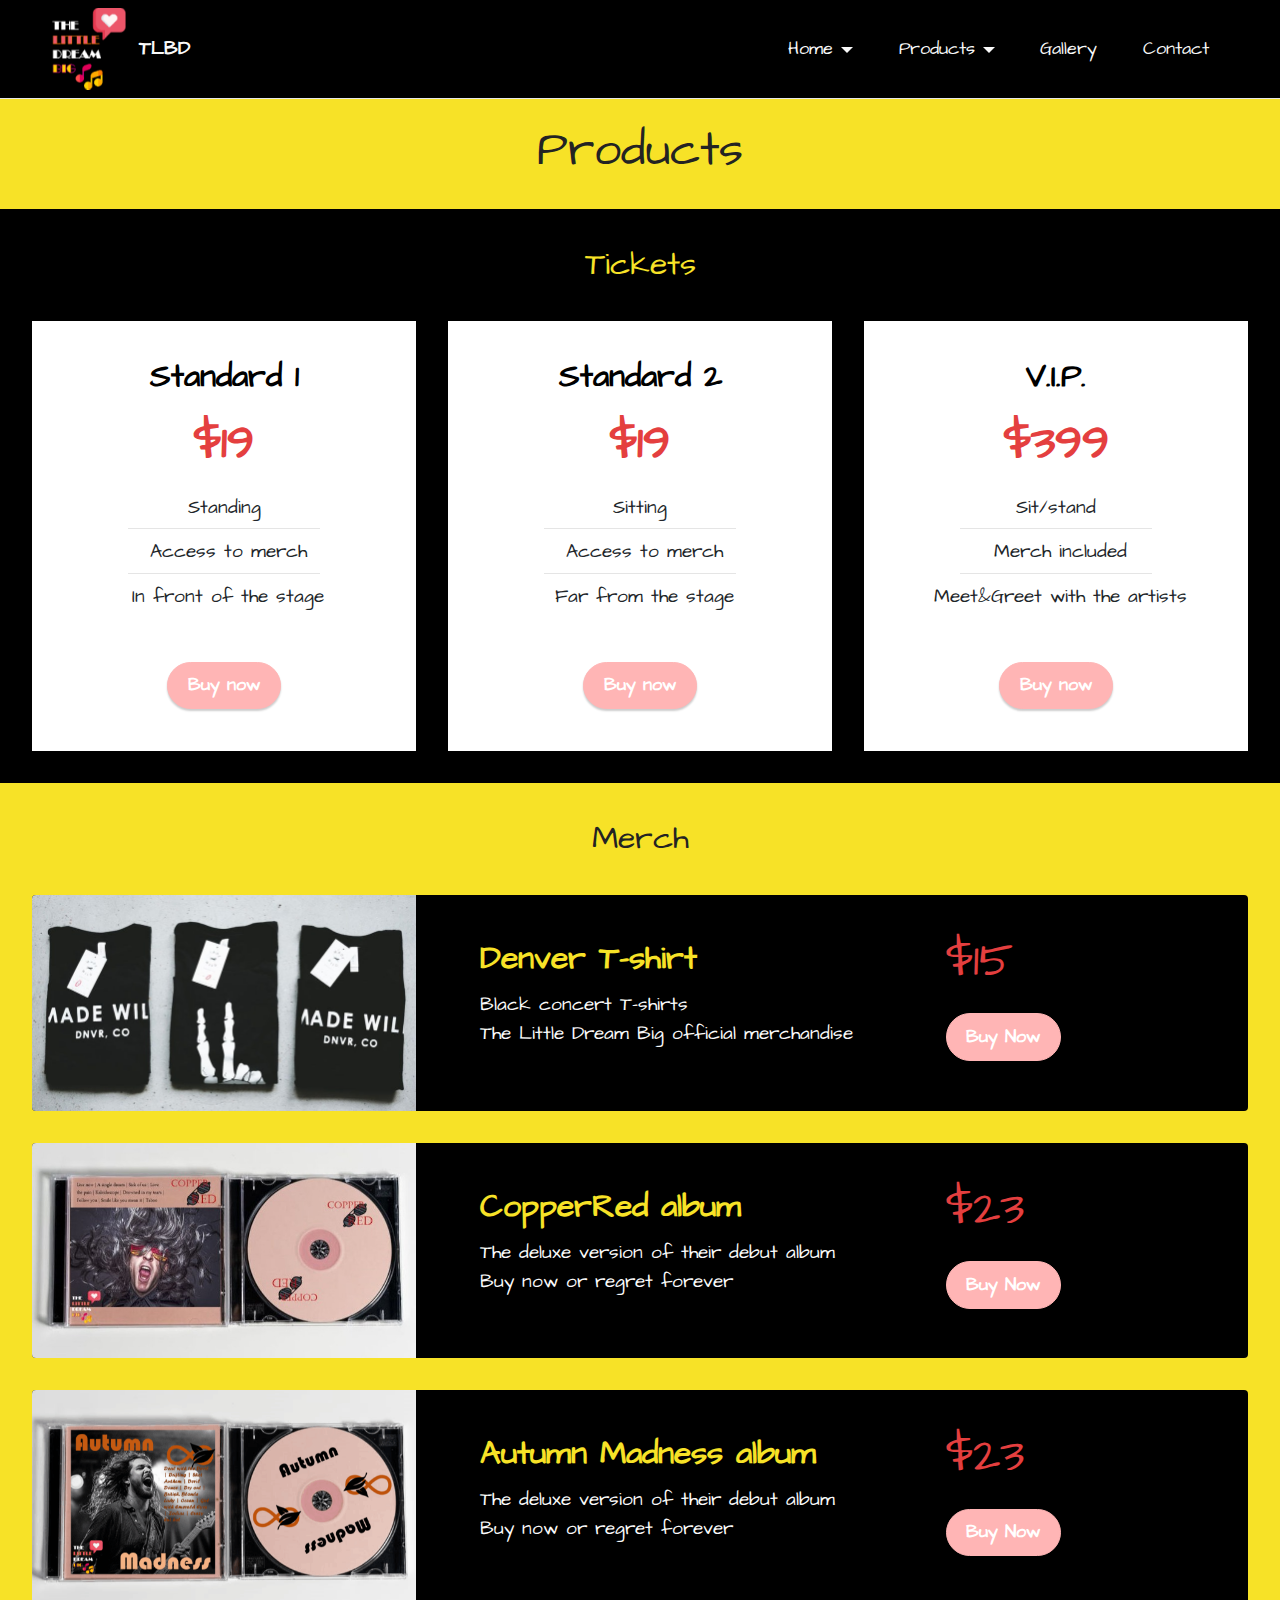
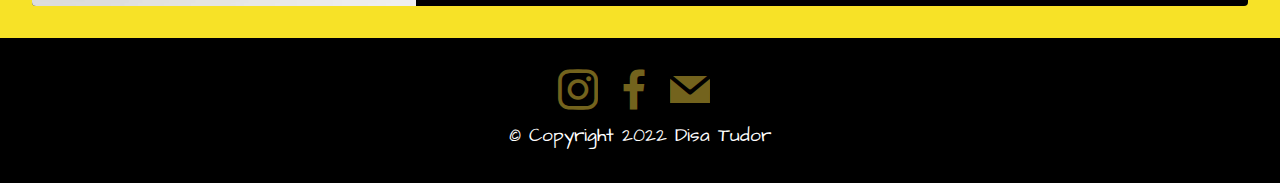
==== page2.html @ 0999d6f5 "Add files via upload" ====
<!DOCTYPE html>
<html  >
<head>
  <!-- Site made with Mobirise Website Builder v5.5.2, https://mobirise.com -->
  <meta charset="UTF-8">
  <meta http-equiv="X-UA-Compatible" content="IE=edge">
  <meta name="author" content="Disa Tudor">
  <meta name="viewport" content="width=device-width, initial-scale=1, minimum-scale=1">
  <link rel="shortcut icon" href="assets/images/logo-100x105.png" type="image/x-icon">
  <meta name="description" content="The little dream big is an annual charity event where famous bands and artists come together and raise money to help the children in foster care make their dreams come true.">
  <meta name="keywords" content ="music, concert, dreams come true, foster care, The Little Dream Big, charity, Kevin&Ty, Autumn Madness, Laura, James V, CopperRed, Lightin' the Storm">
  
  
  <title>Products</title>
  <link rel="stylesheet" href="assets/bootstrap/css/bootstrap.min.css">
  <link rel="stylesheet" href="assets/bootstrap/css/bootstrap-grid.min.css">
  <link rel="stylesheet" href="assets/bootstrap/css/bootstrap-reboot.min.css">
  <link rel="stylesheet" href="assets/dropdown/css/style.css">
  <link rel="stylesheet" href="assets/socicon/css/styles.css">
  <link rel="stylesheet" href="assets/theme/css/style.css">
  <link rel="preload" href="https://fonts.googleapis.com/css?family=Architects+Daughter:400&display=swap" as="style" onload="this.onload=null;this.rel='stylesheet'">
  <noscript><link rel="stylesheet" href="https://fonts.googleapis.com/css?family=Architects+Daughter:400&display=swap"></noscript>
  <link rel="preload" as="style" href="assets/mobirise/css/mbr-additional.css"><link rel="stylesheet" href="assets/mobirise/css/mbr-additional.css" type="text/css">
  
  
  
  
</head>
<body>
  
  <section data-bs-version="5.1" class="menu cid-s48OLK6784" once="menu" id="menu1-m">
    
    <nav class="navbar navbar-dropdown navbar-fixed-top navbar-expand-lg">
        <div class="container-fluid">
            <div class="navbar-brand">
                <span class="navbar-logo">
                    <a href="index.html#top">
                        <img src="assets/images/logo-100x105.png" alt="The Little Dream Big logo" style="height: 5.1rem;">
                    </a>
                </span>
                <span class="navbar-caption-wrap"><a class="navbar-caption text-white display-7" href="index.html#top">TLBD</a></span>
            </div>
            <button class="navbar-toggler" type="button" data-toggle="collapse" data-bs-toggle="collapse" data-target="#navbarSupportedContent" data-bs-target="#navbarSupportedContent" aria-controls="navbarNavAltMarkup" aria-expanded="false" aria-label="Toggle navigation">
                <div class="hamburger">
                    <span></span>
                    <span></span>
                    <span></span>
                    <span></span>
                </div>
            </button>
            <div class="collapse navbar-collapse" id="navbarSupportedContent">
                <ul class="navbar-nav nav-dropdown nav-right" data-app-modern-menu="true"><li class="nav-item dropdown"><a class="nav-link link dropdown-toggle text-white display-4" href="index.html#top" data-toggle="dropdown-submenu" data-bs-toggle="dropdown" data-bs-auto-close="outside" aria-expanded="false">Home</a><div class="dropdown-menu" aria-labelledby="dropdown-undefined"><a class="dropdown-item text-white text-primary display-4" href="index.html#top">Home</a><a class="dropdown-item text-white text-primary display-4" href="index.html#features4-r">Schedule</a></div></li>
                    <li class="nav-item dropdown"><a class="nav-link link text-white dropdown-toggle display-4" href="page2.html#top" data-toggle="dropdown-submenu" data-bs-toggle="dropdown" data-bs-auto-close="outside" aria-expanded="false">Products</a><div class="dropdown-menu" aria-labelledby="dropdown-undefined"><a class="text-white dropdown-item display-4" href="page2.html#top">Tickets</a><a class="text-white dropdown-item text-primary display-4" href="page2.html#content4-11">Merch</a></div></li><li class="nav-item"><a class="nav-link link text-white display-4" href="page1.html#top">Gallery</a></li><li class="nav-item"><a class="nav-link link text-white display-4" href="page3.html#top">Contact</a></li></ul>
                
                
            </div>
        </div>
    </nav>

</section>

<section data-bs-version="5.1" class="content4 cid-sUemYbJKOB" id="content4-10">
    
    
    <div class="container-fluid">
        <div class="row justify-content-center">
            <div class="title col-md-12 col-lg-10">
                <h3 class="mbr-section-title mbr-fonts-style align-center mb-4 display-2">Products</h3>
                
                
            </div>
        </div>
    </div>
</section>

<section data-bs-version="5.1" class="content4 cid-sUeoRcABH4" id="content4-13">
    
    
    <div class="container-fluid">
        <div class="row justify-content-center">
            <div class="title col-md-12 col-lg-10">
                
                <h4 class="mbr-section-subtitle align-center mbr-fonts-style mb-4 display-5">Tickets</h4>
                
            </div>
        </div>
    </div>
</section>

<section data-bs-version="5.1" class="pricing2 cid-sUekLWJy8M" id="pricing2-y">
    

    
    <div class="container-fluid">
        <div class="row justify-content-center">
            <div class="col-12 col-md-6 align-center col-lg-4">
                <div class="plan">
                    <div class="plan-header">
                        <h6 class="plan-title mbr-fonts-style mb-3 display-5">
                            <strong>Standard 1</strong></h6>
                        <div class="plan-price">
                            <p class="price mbr-fonts-style m-0 display-2"><strong>$19</strong></p>
                            <p class="price-term mbr-fonts-style mb-3 display-7"></p>
                        </div>
                    </div>
                    <div class="plan-body">
                        <div class="plan-list mb-4">
                            <ul class="list-group mbr-fonts-style list-group-flush display-7">
                                <li class="list-group-item">Standing
</li><li class="list-group-item">&nbsp;Access to merch
</li><li class="list-group-item">&nbsp;In front of the stage</li>
                            </ul>
                        </div>
                        <div class="mbr-section-btn text-center"><a href="https://www.iabilet.ro/" class="btn btn-primary display-4" target="_blank">Buy now</a></div>
                    </div>
                </div>
            </div>
            <div class="col-12 col-md-6 align-center col-lg-4">
                <div class="plan">
                    <div class="plan-header">
                        <h6 class="plan-title mbr-fonts-style mb-3 display-5"><strong>Standard 2</strong></h6>
                        <div class="plan-price">
                            <p class="price mbr-fonts-style m-0 display-2"><strong>$19</strong></p>
                            <p class="price-term mbr-fonts-style mb-3 display-7"></p>
                        </div>
                    </div>
                    <div class="plan-body">
                        <div class="plan-list mb-4">
                            <ul class="list-group mbr-fonts-style list-group-flush display-7">
                                <li class="list-group-item">Sitting
</li><li class="list-group-item">&nbsp;Access to merch
</li><li class="list-group-item">&nbsp;Far from the stage</li>
                            </ul>
                        </div>
                        <div class="mbr-section-btn text-center"><a href="https://www.iabilet.ro/" class="btn btn-primary display-4" target="_blank">Buy now</a></div>
                    </div>
                </div>
            </div>
            <div class="col-12 col-md-6 align-center col-lg-4">
                <div class="plan">
                    <div class="plan-header">
                        <h6 class="plan-title mbr-fonts-style mb-3 display-5">
                            <strong>V.I.P.</strong></h6>
                        <div class="plan-price">
                            <p class="price mbr-fonts-style m-0 display-2"><strong>$399</strong></p>
                            <p class="price-term mbr-fonts-style mb-3 display-7"></p>
                        </div>
                    </div>
                    <div class="plan-body">
                        <div class="plan-list mb-4">
                            <ul class="list-group mbr-fonts-style list-group-flush display-7">
                                <li class="list-group-item">Sit/stand
</li><li class="list-group-item">&nbsp;Merch included
</li><li class="list-group-item">&nbsp;Meet&amp;Greet with the artists</li>
                            </ul>
                        </div>
                        <div class="mbr-section-btn text-center"><a href="https://www.iabilet.ro/" class="btn btn-primary display-4" target="_blank">Buy now</a></div>
                    </div>
                </div>
            </div>
            
        </div>
    </div>
</section>

<section data-bs-version="5.1" class="content4 cid-sUeoJph9DV" id="content4-11">
    
    
    <div class="container-fluid">
        <div class="row justify-content-center">
            <div class="title col-md-12 col-lg-10">
                <h3 class="mbr-section-title mbr-fonts-style align-center mb-4 display-5">Merch</h3>
                
                
            </div>
        </div>
    </div>
</section>

<section data-bs-version="5.1" class="features8 cid-sUeE3wCusu" xmlns="http://www.w3.org/1999/html" id="features9-16">
    
    

    

    <div class="container-fluid">
        <div class="card">
            <div class="card-wrapper">
                <div class="row align-items-center">
                    <div class="col-12 col-md-4">
                        <div class="image-wrapper">
                            <img src="assets/images/merch1-770x514.jpeg" alt="merch: T-shirt">
                        </div>
                    </div>
                    <div class="col-12 col-md">
                        <div class="card-box">
                            <div class="row">
                                <div class="col-md">
                                    <h6 class="card-title mbr-fonts-style display-5"><strong>Denver T-shirt</strong></h6>
                                    <p class="mbr-text mbr-fonts-style display-7">Black concert T-shirts<br>The Little Dream Big official merchandise</p>
                                </div>
                                <div class="col-md-auto">
                                    <p class="price mbr-fonts-style display-2">$15</p>
                                    <div class="mbr-section-btn"><a href="https://anunturi.media-digitala.ro/index.php/product/denver-t-shirt/" class="btn btn-primary display-4" target="_blank">
                                            Buy Now
                                        </a></div>
                                </div>
                                <div class="col-lg-2 d-none d-lg-block"></div>
                            </div>
                        </div>
                    </div>
                </div>
            </div>
        </div>
        <div class="card">
            <div class="card-wrapper">
                <div class="row align-items-center">
                    <div class="col-12 col-md-4">
                        <div class="image-wrapper">
                            <img src="assets/images/merch2-770x1155.jpeg" alt="merch: CopperRed album">
                        </div>
                    </div>
                    <div class="col-12 col-md">
                        <div class="card-box">
                            <div class="row">
                                <div class="col-md">
                                    <h6 class="card-title mbr-fonts-style display-5"><strong>CopperRed album</strong></h6>
                                    <p class="mbr-text mbr-fonts-style display-7">The deluxe version of their debut album<br>Buy now or regret forever</p>
                                </div>
                                <div class="col-md-auto">
                                    <p class="price mbr-fonts-style display-2">$23</p>
                                    <div class="mbr-section-btn"><a href="https://anunturi.media-digitala.ro/index.php/product/the-little-dream-big-cd-merch/" class="btn btn-primary display-4" target="_blank">
                                            Buy Now
                                        </a></div>
                                </div>
                                <div class="col-lg-2 d-none d-lg-block"></div>
                            </div>
                        </div>
                    </div>
                </div>
            </div>
        </div>
        <div class="card">
            <div class="card-wrapper">
                <div class="row align-items-center">
                    <div class="col-12 col-md-4">
                        <div class="image-wrapper">
                            <img src="assets/images/merch3-1-770x1155.png" alt="merch: Autumn Madness album">
                        </div>
                    </div>
                    <div class="col-12 col-md">
                        <div class="card-box">
                            <div class="row">
                                <div class="col-md">
                                    <h6 class="card-title mbr-fonts-style display-5">
                                        <strong>Autumn Madness album</strong></h6>
                                    <p class="mbr-text mbr-fonts-style display-7">
                                        The deluxe version of their debut album<br>Buy now or regret forever<br>
                                    </p>
                                </div>
                                <div class="col-md-auto">
                                    <p class="price mbr-fonts-style display-2">$23</p>
                                    <div class="mbr-section-btn"><a href="https://anunturi.media-digitala.ro/index.php/product/the-little-dream-big-cd-merch/" class="btn btn-primary display-4" target="_blank">
                                            Buy Now
                                        </a></div>
                                </div>
                                <div class="col-lg-2 d-none d-lg-block"></div>
                            </div>
                        </div>
                    </div>
                </div>
            </div>
        </div>
    </div>
</section>

<section data-bs-version="5.1" class="footer3 cid-sUei8zllpe" once="footers" id="footer3-v">

    

    

    <div class="container-fluid">
        <div class="media-container-row align-center mbr-white">
            
            <div class="row social-row">
                <div class="social-list align-right pb-2">
                    
                    
                    
                    
                    
                    
                <div class="soc-item">
                        <a href="https://www.instagram.com/thelittledreambigofficial/" target="_blank">
                            <span class="mbr-iconfont mbr-iconfont-social socicon-instagram socicon" style="color: rgb(230, 198, 59); fill: rgb(230, 198, 59); font-size: 40px;"></span>
                        </a>
                    </div><div class="soc-item">
                        <a href="https://www.facebook.com/The-Little-Dream-Big-101361972364816" target="_blank">
                            <span class="mbr-iconfont mbr-iconfont-social socicon-facebook socicon" style="color: rgb(230, 198, 59); fill: rgb(230, 198, 59); font-size: 40px;"></span>
                        </a>
                    </div><div class="soc-item">
                        <a href="mailto:the.little.dream.big@gmail.com">
                            <span class="mbr-iconfont mbr-iconfont-social socicon-mail socicon" style="color: rgb(230, 198, 59); fill: rgb(230, 198, 59); font-size: 40px;"></span>
                        </a>
                    </div></div>
            </div>
            <div class="row row-copirayt">
                <p class="mbr-text mb-0 mbr-fonts-style mbr-white align-center display-7">
                    © Copyright 2022 Disa Tudor</p>
            </div>
        </div>
    </div>
</section><section style="background-color: #fff; font-family: -apple-system, BlinkMacSystemFont, 'Segoe UI', 'Roboto', 'Helvetica Neue', Arial, sans-serif; color:#aaa; font-size:12px; padding: 0; align-items: center; display: none;"><a href="https://mobirise.site/h" style="flex: 1 1; height: 3rem; padding-left: 1rem;"></a><p style="flex: 0 0 auto; margin:0; padding-right:1rem;">Designed with Mobirise - <a href="https://mobirise.site/k" style="color:#aaa;">Try here</a></p></section><script src="assets/bootstrap/js/bootstrap.bundle.min.js"></script>  <script src="assets/smoothscroll/smooth-scroll.js"></script>  <script src="assets/ytplayer/index.js"></script>  <script src="assets/dropdown/js/navbar-dropdown.js"></script>  <script src="assets/theme/js/script.js"></script>  
  
  
</body>
</html>
---- assets/dropdown/css/style.css ----
.navbar-dropdown {
  left: 0;
  padding: 0;
  position: absolute;
  right: 0;
  top: 0;
  transition: all 0.45s ease;
  z-index: 1030;
  background: #282828; }
  .navbar-dropdown .navbar-logo {
    margin-right: 0.8rem;
    transition: margin 0.3s ease-in-out;
    vertical-align: middle; }
    .navbar-dropdown .navbar-logo img {
      height: 3.125rem;
      transition: all 0.3s ease-in-out; }
    .navbar-dropdown .navbar-logo.mbr-iconfont {
      font-size: 3.125rem;
      line-height: 3.125rem; }
  .navbar-dropdown .navbar-caption {
    font-weight: 700;
    white-space: normal;
    vertical-align: -4px;
    line-height: 3.125rem !important; }
    .navbar-dropdown .navbar-caption, .navbar-dropdown .navbar-caption:hover {
      color: inherit;
      text-decoration: none; }
  .navbar-dropdown .mbr-iconfont + .navbar-caption {
    vertical-align: -1px; }
  .navbar-dropdown.navbar-fixed-top {
    position: fixed; }
  .navbar-dropdown .navbar-brand span {
    vertical-align: -4px; }
  .navbar-dropdown.bg-color.transparent {
    background: none; }
  .navbar-dropdown.navbar-short .navbar-brand {
    padding: 0.625rem 0; }
    .navbar-dropdown.navbar-short .navbar-brand span {
      vertical-align: -1px; }
  .navbar-dropdown.navbar-short .navbar-caption {
    line-height: 2.375rem !important;
    vertical-align: -2px; }
  .navbar-dropdown.navbar-short .navbar-logo {
    margin-right: 0.5rem; }
    .navbar-dropdown.navbar-short .navbar-logo img {
      height: 2.375rem; }
    .navbar-dropdown.navbar-short .navbar-logo.mbr-iconfont {
      font-size: 2.375rem;
      line-height: 2.375rem; }
  .navbar-dropdown.navbar-short .mbr-table-cell {
    height: 3.625rem; }
  .navbar-dropdown .navbar-close {
    left: 0.6875rem;
    position: fixed;
    top: 0.75rem;
    z-index: 1000; }
  .navbar-dropdown .hamburger-icon {
    content: "";
    display: inline-block;
    vertical-align: middle;
    width: 16px;
    -webkit-box-shadow: 0 -6px 0 1px #282828,0 0 0 1px #282828,0 6px 0 1px #282828;
    -moz-box-shadow: 0 -6px 0 1px #282828,0 0 0 1px #282828,0 6px 0 1px #282828;
    box-shadow: 0 -6px 0 1px #282828,0 0 0 1px #282828,0 6px 0 1px #282828; }

.dropdown-menu .dropdown-toggle[data-toggle="dropdown-submenu"]::after {
  border-bottom: 0.35em solid transparent;
  border-left: 0.35em solid;
  border-right: 0;
  border-top: 0.35em solid transparent;
  margin-left: 0.3rem; }

.dropdown-menu .dropdown-item:focus {
  outline: 0; }

.nav-dropdown {
  font-size: 0.75rem;
  font-weight: 500;
  height: auto !important; }
  .nav-dropdown .nav-btn {
    padding-left: 1rem; }
  .nav-dropdown .link {
    margin: .667em 1.667em;
    font-weight: 500;
    padding: 0;
    transition: color .2s ease-in-out; }
    .nav-dropdown .link.dropdown-toggle {
      margin-right: 2.583em; }
      .nav-dropdown .link.dropdown-toggle::after {
        margin-left: .25rem;
        border-top: 0.35em solid;
        border-right: 0.35em solid transparent;
        border-left: 0.35em solid transparent;
        border-bottom: 0; }
      .nav-dropdown .link.dropdown-toggle[aria-expanded="true"] {
        margin: 0;
        padding: 0.667em 3.263em  0.667em 1.667em; }
  .nav-dropdown .link::after,
  .nav-dropdown .dropdown-item::after {
    color: inherit; }
  .nav-dropdown .btn {
    font-size: 0.75rem;
    font-weight: 700;
    letter-spacing: 0;
    margin-bottom: 0;
    padding-left: 1.25rem;
    padding-right: 1.25rem; }
  .nav-dropdown .dropdown-menu {
    border-radius: 0;
    border: 0;
    left: 0;
    margin: 0;
    padding-bottom: 1.25rem;
    padding-top: 1.25rem;
    position: relative; }
  .nav-dropdown .dropdown-submenu {
    margin-left: 0.125rem;
    top: 0; }
  .nav-dropdown .dropdown-item {
    font-weight: 500;
    line-height: 2;
    padding: 0.3846em 4.615em 0.3846em 1.5385em;
    position: relative;
    transition: color .2s ease-in-out, background-color .2s ease-in-out; }
    .nav-dropdown .dropdown-item::after {
      margin-top: -0.3077em;
      position: absolute;
      right: 1.1538em;
      top: 50%; }
    .nav-dropdown .dropdown-item:focus, .nav-dropdown .dropdown-item:hover {
      background: none; }

@media (max-width: 767px) {
  .nav-dropdown.navbar-toggleable-sm {
    bottom: 0;
    display: none;
    left: 0;
    overflow-x: hidden;
    position: fixed;
    top: 0;
    transform: translateX(-100%);
    -ms-transform: translateX(-100%);
    -webkit-transform: translateX(-100%);
    width: 18.75rem;
    z-index: 999; } }
.nav-dropdown.navbar-toggleable-xl {
  bottom: 0;
  display: none;
  left: 0;
  overflow-x: hidden;
  position: fixed;
  top: 0;
  transform: translateX(-100%);
  -ms-transform: translateX(-100%);
  -webkit-transform: translateX(-100%);
  width: 18.75rem;
  z-index: 999; }

.nav-dropdown-sm {
  display: block !important;
  overflow-x: hidden;
  overflow: auto;
  padding-top: 3.875rem; }
  .nav-dropdown-sm::after {
    content: "";
    display: block;
    height: 3rem;
    width: 100%; }
  .nav-dropdown-sm.collapse.in ~ .navbar-close {
    display: block !important; }
  .nav-dropdown-sm.collapsing, .nav-dropdown-sm.collapse.in {
    transform: translateX(0);
    -ms-transform: translateX(0);
    -webkit-transform: translateX(0);
    transition: all 0.25s ease-out;
    -webkit-transition: all 0.25s ease-out;
    background: #282828; }
  .nav-dropdown-sm.collapsing[aria-expanded="false"] {
    transform: translateX(-100%);
    -ms-transform: translateX(-100%);
    -webkit-transform: translateX(-100%); }
  .nav-dropdown-sm .nav-item {
    display: block;
    margin-left: 0 !important;
    padding-left: 0; }
  .nav-dropdown-sm .link,
  .nav-dropdown-sm .dropdown-item {
    border-top: 1px dotted rgba(255, 255, 255, 0.1);
    font-size: 0.8125rem;
    line-height: 1.6;
    margin: 0 !important;
    padding: 0.875rem 2.4rem 0.875rem 1.5625rem !important;
    position: relative;
    white-space: normal; }
    .nav-dropdown-sm .link:focus, .nav-dropdown-sm .link:hover,
    .nav-dropdown-sm .dropdown-item:focus,
    .nav-dropdown-sm .dropdown-item:hover {
      background: rgba(0, 0, 0, 0.2) !important;
      color: #c0a375; }
  .nav-dropdown-sm .nav-btn {
    position: relative;
    padding: 1.5625rem 1.5625rem 0 1.5625rem; }
    .nav-dropdown-sm .nav-btn::before {
      border-top: 1px dotted rgba(255, 255, 255, 0.1);
      content: "";
      left: 0;
      position: absolute;
      top: 0;
      width: 100%; }
    .nav-dropdown-sm .nav-btn + .nav-btn {
      padding-top: 0.625rem; }
      .nav-dropdown-sm .nav-btn + .nav-btn::before {
        display: none; }
  .nav-dropdown-sm .btn {
    padding: 0.625rem 0; }
  .nav-dropdown-sm .dropdown-toggle[data-toggle="dropdown-submenu"]::after {
    margin-left: .25rem;
    border-top: 0.35em solid;
    border-right: 0.35em solid transparent;
    border-left: 0.35em solid transparent;
    border-bottom: 0; }
  .nav-dropdown-sm .dropdown-toggle[data-toggle="dropdown-submenu"][aria-expanded="true"]::after {
    border-top: 0;
    border-right: 0.35em solid transparent;
    border-left: 0.35em solid transparent;
    border-bottom: 0.35em solid; }
  .nav-dropdown-sm .dropdown-menu {
    margin: 0;
    padding: 0;
    position: relative;
    top: 0;
    left: 0;
    width: 100%;
    border: 0;
    float: none;
    border-radius: 0;
    background: none; }
  .nav-dropdown-sm .dropdown-submenu {
    left: 100%;
    margin-left: 0.125rem;
    margin-top: -1.25rem;
    top: 0; }

.navbar-toggleable-sm .nav-dropdown .dropdown-menu {
  position: absolute; }

.navbar-toggleable-sm .nav-dropdown .dropdown-submenu {
  left: 100%;
  margin-left: 0.125rem;
  margin-top: -1.25rem;
  top: 0; }

.navbar-toggleable-sm.opened .nav-dropdown .dropdown-menu {
  position: relative; }

.navbar-toggleable-sm.opened .nav-dropdown .dropdown-submenu {
  left: 0;
  margin-left: 00rem;
  margin-top: 0rem;
  top: 0; }

.is-builder .nav-dropdown.collapsing {
  transition: none !important; }
---- assets/socicon/css/styles.css ----
@charset "UTF-8";

@font-face {
  font-family: 'Socicon';
  src:  url('../fonts/socicon.eot');
  src:  url('../fonts/socicon.eot?#iefix') format('embedded-opentype'),
    url('../fonts/socicon.woff2') format('woff2'),
    url('../fonts/socicon.ttf') format('truetype'),
    url('../fonts/socicon.woff') format('woff'),
    url('../fonts/socicon.svg#socicon') format('svg');
  font-weight: normal;
  font-style: normal;
  font-display: swap;
}

[data-icon]:before {
  font-family: "socicon" !important;
  content: attr(data-icon);
  font-style: normal !important;
  font-weight: normal !important;
  font-variant: normal !important;
  text-transform: none !important;
  speak: none;
  line-height: 1;
  -webkit-font-smoothing: antialiased;
  -moz-osx-font-smoothing: grayscale;
}

[class^="socicon-"], [class*=" socicon-"] {
  /* use !important to prevent issues with browser extensions that change fonts */
  font-family: 'Socicon' !important;
  speak: none;
  font-style: normal;
  font-weight: normal;
  font-variant: normal;
  text-transform: none;
  line-height: 1;

  /* Better Font Rendering =========== */
  -webkit-font-smoothing: antialiased;
  -moz-osx-font-smoothing: grayscale;
}

.socicon-eitaa:before {
  content: "\e97c";
}
.socicon-soroush:before {
  content: "\e97d";
}
.socicon-bale:before {
  content: "\e97e";
}
.socicon-zazzle:before {
  content: "\e97b";
}
.socicon-society6:before {
  content: "\e97a";
}
.socicon-redbubble:before {
  content: "\e979";
}
.socicon-avvo:before {
  content: "\e978";
}
.socicon-stitcher:before {
  content: "\e977";
}
.socicon-googlehangouts:before {
  content: "\e974";
}
.socicon-dlive:before {
  content: "\e975";
}
.socicon-vsco:before {
  content: "\e976";
}
.socicon-flipboard:before {
  content: "\e973";
}
.socicon-ubuntu:before {
  content: "\e958";
}
.socicon-artstation:before {
  content: "\e959";
}
.socicon-invision:before {
  content: "\e95a";
}
.socicon-torial:before {
  content: "\e95b";
}
.socicon-collectorz:before {
  content: "\e95c";
}
.socicon-seenthis:before {
  content: "\e95d";
}
.socicon-googleplaymusic:before {
  content: "\e95e";
}
.socicon-debian:before {
  content: "\e95f";
}
.socicon-filmfreeway:before {
  content: "\e960";
}
.socicon-gnome:before {
  content: "\e961";
}
.socicon-itchio:before {
  content: "\e962";
}
.socicon-jamendo:before {
  content: "\e963";
}
.socicon-mix:before {
  content: "\e964";
}
.socicon-sharepoint:before {
  content: "\e965";
}
.socicon-tinder:before {
  content: "\e966";
}
.socicon-windguru:before {
  content: "\e967";
}
.socicon-cdbaby:before {
  content: "\e968";
}
.socicon-elementaryos:before {
  content: "\e969";
}
.socicon-stage32:before {
  content: "\e96a";
}
.socicon-tiktok:before {
  content: "\e96b";
}
.socicon-gitter:before {
  content: "\e96c";
}
.socicon-letterboxd:before {
  content: "\e96d";
}
.socicon-threema:before {
  content: "\e96e";
}
.socicon-splice:before {
  content: "\e96f";
}
.socicon-metapop:before {
  content: "\e970";
}
.socicon-naver:before {
  content: "\e971";
}
.socicon-remote:before {
  content: "\e972";
}
.socicon-internet:before {
  content: "\e957";
}
.socicon-moddb:before {
  content: "\e94b";
}
.socicon-indiedb:before {
  content: "\e94c";
}
.socicon-traxsource:before {
  content: "\e94d";
}
.socicon-gamefor:before {
  content: "\e94e";
}
.socicon-pixiv:before {
  content: "\e94f";
}
.socicon-myanimelist:before {
  content: "\e950";
}
.socicon-blackberry:before {
  content: "\e951";
}
.socicon-wickr:before {
  content: "\e952";
}
.socicon-spip:before {
  content: "\e953";
}
.socicon-napster:before {
  content: "\e954";
}
.socicon-beatport:before {
  content: "\e955";
}
.socicon-hackerone:before {
  content: "\e956";
}
.socicon-hackernews:before {
  content: "\e946";
}
.socicon-smashwords:before {
  content: "\e947";
}
.socicon-kobo:before {
  content: "\e948";
}
.socicon-bookbub:before {
  content: "\e949";
}
.socicon-mailru:before {
  content: "\e94a";
}
.socicon-gitlab:before {
  content: "\e945";
}
.socicon-instructables:before {
  content: "\e944";
}
.socicon-portfolio:before {
  content: "\e943";
}
.socicon-codered:before {
  content: "\e940";
}
.socicon-origin:before {
  content: "\e941";
}
.socicon-nextdoor:before {
  content: "\e942";
}
.socicon-udemy:before {
  content: "\e93f";
}
.socicon-livemaster:before {
  content: "\e93e";
}
.socicon-crunchbase:before {
  content: "\e93b";
}
.socicon-homefy:before {
  content: "\e93c";
}
.socicon-calendly:before {
  content: "\e93d";
}
.socicon-realtor:before {
  content: "\e90f";
}
.socicon-tidal:before {
  content: "\e910";
}
.socicon-qobuz:before {
  content: "\e911";
}
.socicon-natgeo:before {
  content: "\e912";
}
.socicon-mastodon:before {
  content: "\e913";
}
.socicon-unsplash:before {
  content: "\e914";
}
.socicon-homeadvisor:before {
  content: "\e915";
}
.socicon-angieslist:before {
  content: "\e916";
}
.socicon-codepen:before {
  content: "\e917";
}
.socicon-slack:before {
  content: "\e918";
}
.socicon-openaigym:before {
  content: "\e919";
}
.socicon-logmein:before {
  content: "\e91a";
}
.socicon-fiverr:before {
  content: "\e91b";
}
.socicon-gotomeeting:before {
  content: "\e91c";
}
.socicon-aliexpress:before {
  content: "\e91d";
}
.socicon-guru:before {
  content: "\e91e";
}
.socicon-appstore:before {
  content: "\e91f";
}
.socicon-homes:before {
  content: "\e920";
}
.socicon-zoom:before {
  content: "\e921";
}
.socicon-alibaba:before {
  content: "\e922";
}
.socicon-craigslist:before {
  content: "\e923";
}
.socicon-wix:before {
  content: "\e924";
}
.socicon-redfin:before {
  content: "\e925";
}
.socicon-googlecalendar:before {
  content: "\e926";
}
.socicon-shopify:before {
  content: "\e927";
}
.socicon-freelancer:before {
  content: "\e928";
}
.socicon-seedrs:before {
  content: "\e929";
}
.socicon-bing:before {
  content: "\e92a";
}
.socicon-doodle:before {
  content: "\e92b";
}
.socicon-bonanza:before {
  content: "\e92c";
}
.socicon-squarespace:before {
  content: "\e92d";
}
.socicon-toptal:before {
  content: "\e92e";
}
.socicon-gust:before {
  content: "\e92f";
}
.socicon-ask:before {
  content: "\e930";
}
.socicon-trulia:before {
  content: "\e931";
}
.socicon-loomly:before {
  content: "\e932";
}
.socicon-ghost:before {
  content: "\e933";
}
.socicon-upwork:before {
  content: "\e934";
}
.socicon-fundable:before {
  content: "\e935";
}
.socicon-booking:before {
  content: "\e936";
}
.socicon-googlemaps:before {
  content: "\e937";
}
.socicon-zillow:before {
  content: "\e938";
}
.socicon-niconico:before {
  content: "\e939";
}
.socicon-toneden:before {
  content: "\e93a";
}
.socicon-augment:before {
  content: "\e908";
}
.socicon-bitbucket:before {
  content: "\e909";
}
.socicon-fyuse:before {
  content: "\e90a";
}
.socicon-yt-gaming:before {
  content: "\e90b";
}
.socicon-sketchfab:before {
  content: "\e90c";
}
.socicon-mobcrush:before {
  content: "\e90d";
}
.socicon-microsoft:before {
  content: "\e90e";
}
.socicon-pandora:before {
  content: "\e907";
}
.socicon-messenger:before {
  content: "\e906";
}
.socicon-gamewisp:before {
  content: "\e905";
}
.socicon-bloglovin:before {
  content: "\e904";
}
.socicon-tunein:before {
  content: "\e903";
}
.socicon-gamejolt:before {
  content: "\e901";
}
.socicon-trello:before {
  content: "\e902";
}
.socicon-spreadshirt:before {
  content: "\e900";
}
.socicon-500px:before {
  content: "\e000";
}
.socicon-8tracks:before {
  content: "\e001";
}
.socicon-airbnb:before {
  content: "\e002";
}
.socicon-alliance:before {
  content: "\e003";
}
.socicon-amazon:before {
  content: "\e004";
}
.socicon-amplement:before {
  content: "\e005";
}
.socicon-android:before {
  content: "\e006";
}
.socicon-angellist:before {
  content: "\e007";
}
.socicon-apple:before {
  content: "\e008";
}
.socicon-appnet:before {
  content: "\e009";
}
.socicon-baidu:before {
  content: "\e00a";
}
.socicon-bandcamp:before {
  content: "\e00b";
}
.socicon-battlenet:before {
  content: "\e00c";
}
.socicon-mixer:before {
  content: "\e00d";
}
.socicon-bebee:before {
  content: "\e00e";
}
.socicon-bebo:before {
  content: "\e00f";
}
.socicon-behance:before {
  content: "\e010";
}
.socicon-blizzard:before {
  content: "\e011";
}
.socicon-blogger:before {
  content: "\e012";
}
.socicon-buffer:before {
  content: "\e013";
}
.socicon-chrome:before {
  content: "\e014";
}
.socicon-coderwall:before {
  content: "\e015";
}
.socicon-curse:before {
  content: "\e016";
}
.socicon-dailymotion:before {
  content: "\e017";
}
.socicon-deezer:before {
  content: "\e018";
}
.socicon-delicious:before {
  content: "\e019";
}
.socicon-deviantart:before {
  content: "\e01a";
}
.socicon-diablo:before {
  content: "\e01b";
}
.socicon-digg:before {
  content: "\e01c";
}
.socicon-discord:before {
  content: "\e01d";
}
.socicon-disqus:before {
  content: "\e01e";
}
.socicon-douban:before {
  content: "\e01f";
}
.socicon-draugiem:before {
  content: "\e020";
}
.socicon-dribbble:before {
  content: "\e021";
}
.socicon-drupal:before {
  content: "\e022";
}
.socicon-ebay:before {
  content: "\e023";
}
.socicon-ello:before {
  content: "\e024";
}
.socicon-endomodo:before {
  content: "\e025";
}
.socicon-envato:before {
  content: "\e026";
}
.socicon-etsy:before {
  content: "\e027";
}
.socicon-facebook:before {
  content: "\e028";
}
.socicon-feedburner:before {
  content: "\e029";
}
.socicon-filmweb:before {
  content: "\e02a";
}
.socicon-firefox:before {
  content: "\e02b";
}
.socicon-flattr:before {
  content: "\e02c";
}
.socicon-flickr:before {
  content: "\e02d";
}
.socicon-formulr:before {
  content: "\e02e";
}
.socicon-forrst:before {
  content: "\e02f";
}
.socicon-foursquare:before {
  content: "\e030";
}
.socicon-friendfeed:before {
  content: "\e031";
}
.socicon-github:before {
  content: "\e032";
}
.socicon-goodreads:before {
  content: "\e033";
}
.socicon-google:before {
  content: "\e034";
}
.socicon-googlescholar:before {
  content: "\e035";
}
.socicon-googlegroups:before {
  content: "\e036";
}
.socicon-googlephotos:before {
  content: "\e037";
}
.socicon-googleplus:before {
  content: "\e038";
}
.socicon-grooveshark:before {
  content: "\e039";
}
.socicon-hackerrank:before {
  content: "\e03a";
}
.socicon-hearthstone:before {
  content: "\e03b";
}
.socicon-hellocoton:before {
  content: "\e03c";
}
.socicon-heroes:before {
  content: "\e03d";
}
.socicon-smashcast:before {
  content: "\e03e";
}
.socicon-horde:before {
  content: "\e03f";
}
.socicon-houzz:before {
  content: "\e040";
}
.socicon-icq:before {
  content: "\e041";
}
.socicon-identica:before {
  content: "\e042";
}
.socicon-imdb:before {
  content: "\e043";
}
.socicon-instagram:before {
  content: "\e044";
}
.socicon-issuu:before {
  content: "\e045";
}
.socicon-istock:before {
  content: "\e046";
}
.socicon-itunes:before {
  content: "\e047";
}
.socicon-keybase:before {
  content: "\e048";
}
.socicon-lanyrd:before {
  content: "\e049";
}
.socicon-lastfm:before {
  content: "\e04a";
}
.socicon-line:before {
  content: "\e04b";
}
.socicon-linkedin:before {
  content: "\e04c";
}
.socicon-livejournal:before {
  content: "\e04d";
}
.socicon-lyft:before {
  content: "\e04e";
}
.socicon-macos:before {
  content: "\e04f";
}
.socicon-mail:before {
  content: "\e050";
}
.socicon-medium:before {
  content: "\e051";
}
.socicon-meetup:before {
  content: "\e052";
}
.socicon-mixcloud:before {
  content: "\e053";
}
.socicon-modelmayhem:before {
  content: "\e054";
}
.socicon-mumble:before {
  content: "\e055";
}
.socicon-myspace:before {
  content: "\e056";
}
.socicon-newsvine:before {
  content: "\e057";
}
.socicon-nintendo:before {
  content: "\e058";
}
.socicon-npm:before {
  content: "\e059";
}
.socicon-odnoklassniki:before {
  content: "\e05a";
}
.socicon-openid:before {
  content: "\e05b";
}
.socicon-opera:before {
  content: "\e05c";
}
.socicon-outlook:before {
  content: "\e05d";
}
.socicon-overwatch:before {
  content: "\e05e";
}
.socicon-patreon:before {
  content: "\e05f";
}
.socicon-paypal:before {
  content: "\e060";
}
.socicon-periscope:before {
  content: "\e061";
}
.socicon-persona:before {
  content: "\e062";
}
.socicon-pinterest:before {
  content: "\e063";
}
.socicon-play:before {
  content: "\e064";
}
.socicon-player:before {
  content: "\e065";
}
.socicon-playstation:before {
  content: "\e066";
}
.socicon-pocket:before {
  content: "\e067";
}
.socicon-qq:before {
  content: "\e068";
}
.socicon-quora:before {
  content: "\e069";
}
.socicon-raidcall:before {
  content: "\e06a";
}
.socicon-ravelry:before {
  content: "\e06b";
}
.socicon-reddit:before {
  content: "\e06c";
}
.socicon-renren:before {
  content: "\e06d";
}
.socicon-researchgate:before {
  content: "\e06e";
}
.socicon-residentadvisor:before {
  content: "\e06f";
}
.socicon-reverbnation:before {
  content: "\e070";
}
.socicon-rss:before {
  content: "\e071";
}
.socicon-sharethis:before {
  content: "\e072";
}
.socicon-skype:before {
  content: "\e073";
}
.socicon-slideshare:before {
  content: "\e074";
}
.socicon-smugmug:before {
  content: "\e075";
}
.socicon-snapchat:before {
  content: "\e076";
}
.socicon-songkick:before {
  content: "\e077";
}
.socicon-soundcloud:before {
  content: "\e078";
}
.socicon-spotify:before {
  content: "\e079";
}
.socicon-stackexchange:before {
  content: "\e07a";
}
.socicon-stackoverflow:before {
  content: "\e07b";
}
.socicon-starcraft:before {
  content: "\e07c";
}
.socicon-stayfriends:before {
  content: "\e07d";
}
.socicon-steam:before {
  content: "\e07e";
}
.socicon-storehouse:before {
  content: "\e07f";
}
.socicon-strava:before {
  content: "\e080";
}
.socicon-streamjar:before {
  content: "\e081";
}
.socicon-stumbleupon:before {
  content: "\e082";
}
.socicon-swarm:before {
  content: "\e083";
}
.socicon-teamspeak:before {
  content: "\e084";
}
.socicon-teamviewer:before {
  content: "\e085";
}
.socicon-technorati:before {
  content: "\e086";
}
.socicon-telegram:before {
  content: "\e087";
}
.socicon-tripadvisor:before {
  content: "\e088";
}
.socicon-tripit:before {
  content: "\e089";
}
.socicon-triplej:before {
  content: "\e08a";
}
.socicon-tumblr:before {
  content: "\e08b";
}
.socicon-twitch:before {
  content: "\e08c";
}
.socicon-twitter:before {
  content: "\e08d";
}
.socicon-uber:before {
  content: "\e08e";
}
.socicon-ventrilo:before {
  content: "\e08f";
}
.socicon-viadeo:before {
  content: "\e090";
}
.socicon-viber:before {
  content: "\e091";
}
.socicon-viewbug:before {
  content: "\e092";
}
.socicon-vimeo:before {
  content: "\e093";
}
.socicon-vine:before {
  content: "\e094";
}
.socicon-vkontakte:before {
  content: "\e095";
}
.socicon-warcraft:before {
  content: "\e096";
}
.socicon-wechat:before {
  content: "\e097";
}
.socicon-weibo:before {
  content: "\e098";
}
.socicon-whatsapp:before {
  content: "\e099";
}
.socicon-wikipedia:before {
  content: "\e09a";
}
.socicon-windows:before {
  content: "\e09b";
}
.socicon-wordpress:before {
  content: "\e09c";
}
.socicon-wykop:before {
  content: "\e09d";
}
.socicon-xbox:before {
  content: "\e09e";
}
.socicon-xing:before {
  content: "\e09f";
}
.socicon-yahoo:before {
  content: "\e0a0";
}
.socicon-yammer:before {
  content: "\e0a1";
}
.socicon-yandex:before {
  content: "\e0a2";
}
.socicon-yelp:before {
  content: "\e0a3";
}
.socicon-younow:before {
  content: "\e0a4";
}
.socicon-youtube:before {
  content: "\e0a5";
}
.socicon-zapier:before {
  content: "\e0a6";
}
.socicon-zerply:before {
  content: "\e0a7";
}
.socicon-zomato:before {
  content: "\e0a8";
}
.socicon-zynga:before {
  content: "\e0a9";
}
---- assets/theme/css/style.css ----
@charset "UTF-8";
section {
  background-color: #ffffff;
}

body {
  font-style: normal;
  line-height: 1.5;
  font-weight: 400;
  color: #232323;
  position: relative;
}

button {
  background-color: transparent;
  border-color: transparent;
}

section,
.container,
.container-fluid {
  position: relative;
  word-wrap: break-word;
}

a.mbr-iconfont:hover {
  text-decoration: none;
}

.article .lead p,
.article .lead ul,
.article .lead ol,
.article .lead pre,
.article .lead blockquote {
  margin-bottom: 0;
}

a {
  font-style: normal;
  font-weight: 400;
  cursor: pointer;
}
a, a:hover {
  text-decoration: none;
}

.mbr-section-title {
  font-style: normal;
  line-height: 1.3;
}

.mbr-section-subtitle {
  line-height: 1.3;
}

.mbr-text {
  font-style: normal;
  line-height: 1.7;
}

h1,
h2,
h3,
h4,
h5,
h6,
.display-1,
.display-2,
.display-4,
.display-5,
.display-7,
span,
p,
a {
  line-height: 1;
  word-break: break-word;
  word-wrap: break-word;
  font-weight: 400;
}

b,
strong {
  font-weight: bold;
}

input:-webkit-autofill, input:-webkit-autofill:hover, input:-webkit-autofill:focus, input:-webkit-autofill:active {
  transition-delay: 9999s;
  -webkit-transition-property: background-color, color;
  transition-property: background-color, color;
}

textarea[type=hidden] {
  display: none;
}

section {
  background-position: 50% 50%;
  background-repeat: no-repeat;
  background-size: cover;
}
section .mbr-background-video,
section .mbr-background-video-preview {
  position: absolute;
  bottom: 0;
  left: 0;
  right: 0;
  top: 0;
}

.hidden {
  visibility: hidden;
}

.mbr-z-index20 {
  z-index: 20;
}

/*! Base colors */
.mbr-white {
  color: #ffffff;
}

.mbr-black {
  color: #111111;
}

.mbr-bg-white {
  background-color: #ffffff;
}

.mbr-bg-black {
  background-color: #000000;
}

/*! Text-aligns */
.align-left {
  text-align: left;
}

.align-center {
  text-align: center;
}

.align-right {
  text-align: right;
}

/*! Font-weight  */
.mbr-light {
  font-weight: 300;
}

.mbr-regular {
  font-weight: 400;
}

.mbr-semibold {
  font-weight: 500;
}

.mbr-bold {
  font-weight: 700;
}

/*! Media  */
.media-content {
  flex-basis: 100%;
}

.media-container-row {
  display: flex;
  flex-direction: row;
  flex-wrap: wrap;
  justify-content: center;
  align-content: center;
  align-items: start;
}
.media-container-row .media-size-item {
  width: 400px;
}

.media-container-column {
  display: flex;
  flex-direction: column;
  flex-wrap: wrap;
  justify-content: center;
  align-content: center;
  align-items: stretch;
}
.media-container-column > * {
  width: 100%;
}

@media (min-width: 992px) {
  .media-container-row {
    flex-wrap: nowrap;
  }
}
figure {
  margin-bottom: 0;
  overflow: hidden;
}

figure[mbr-media-size] {
  transition: width 0.1s;
}

img,
iframe {
  display: block;
  width: 100%;
}

.card {
  background-color: transparent;
  border: none;
}

.card-box {
  width: 100%;
}

.card-img {
  text-align: center;
  flex-shrink: 0;
  -webkit-flex-shrink: 0;
}

.media {
  max-width: 100%;
  margin: 0 auto;
}

.mbr-figure {
  align-self: center;
}

.media-container > div {
  max-width: 100%;
}

.mbr-figure img,
.card-img img {
  width: 100%;
}

@media (max-width: 991px) {
  .media-size-item {
    width: auto !important;
  }

  .media {
    width: auto;
  }

  .mbr-figure {
    width: 100% !important;
  }
}
/*! Buttons */
.mbr-section-btn {
  margin-left: -0.6rem;
  margin-right: -0.6rem;
  font-size: 0;
}

.btn {
  font-weight: 600;
  border-width: 1px;
  font-style: normal;
  margin: 0.6rem 0.6rem;
  white-space: normal;
  transition: all 0.2s ease-in-out;
  display: inline-flex;
  align-items: center;
  justify-content: center;
  word-break: break-word;
}

.btn-sm {
  font-weight: 600;
  letter-spacing: 0px;
  transition: all 0.3s ease-in-out;
}

.btn-md {
  font-weight: 600;
  letter-spacing: 0px;
  transition: all 0.3s ease-in-out;
}

.btn-lg {
  font-weight: 600;
  letter-spacing: 0px;
  transition: all 0.3s ease-in-out;
}

.btn-form {
  margin: 0;
}
.btn-form:hover {
  cursor: pointer;
}

nav .mbr-section-btn {
  margin-left: 0rem;
  margin-right: 0rem;
}

/*! Btn icon margin */
.btn .mbr-iconfont,
.btn.btn-sm .mbr-iconfont {
  order: 1;
  cursor: pointer;
  margin-left: 0.5rem;
  vertical-align: sub;
}

.btn.btn-md .mbr-iconfont,
.btn.btn-md .mbr-iconfont {
  margin-left: 0.8rem;
}

.mbr-regular {
  font-weight: 400;
}

.mbr-semibold {
  font-weight: 500;
}

.mbr-bold {
  font-weight: 700;
}

[type=submit] {
  -webkit-appearance: none;
}

/*! Full-screen */
.mbr-fullscreen .mbr-overlay {
  min-height: 100vh;
}

.mbr-fullscreen {
  display: flex;
  display: -moz-flex;
  display: -ms-flex;
  display: -o-flex;
  align-items: center;
  min-height: 100vh;
  padding-top: 3rem;
  padding-bottom: 3rem;
}

/*! Map */
.map {
  height: 25rem;
  position: relative;
}
.map iframe {
  width: 100%;
  height: 100%;
}

/*! Scroll to top arrow */
.mbr-arrow-up {
  bottom: 25px;
  right: 90px;
  position: fixed;
  text-align: right;
  z-index: 5000;
  color: #ffffff;
  font-size: 22px;
}

.mbr-arrow-up a {
  background: rgba(0, 0, 0, 0.2);
  border-radius: 50%;
  color: #fff;
  display: inline-block;
  height: 60px;
  width: 60px;
  border: 2px solid #fff;
  outline-style: none !important;
  position: relative;
  text-decoration: none;
  transition: all 0.3s ease-in-out;
  cursor: pointer;
  text-align: center;
}
.mbr-arrow-up a:hover {
  background-color: rgba(0, 0, 0, 0.4);
}
.mbr-arrow-up a i {
  line-height: 60px;
}

.mbr-arrow-up-icon {
  display: block;
  color: #fff;
}

.mbr-arrow-up-icon::before {
  content: "›";
  display: inline-block;
  font-family: serif;
  font-size: 22px;
  line-height: 1;
  font-style: normal;
  position: relative;
  top: 6px;
  left: -4px;
  transform: rotate(-90deg);
}

/*! Arrow Down */
.mbr-arrow {
  position: absolute;
  bottom: 45px;
  left: 50%;
  width: 60px;
  height: 60px;
  cursor: pointer;
  background-color: rgba(80, 80, 80, 0.5);
  border-radius: 50%;
  transform: translateX(-50%);
}
@media (max-width: 767px) {
  .mbr-arrow {
    display: none;
  }
}
.mbr-arrow > a {
  display: inline-block;
  text-decoration: none;
  outline-style: none;
  -webkit-animation: arrowdown 1.7s ease-in-out infinite;
          animation: arrowdown 1.7s ease-in-out infinite;
  color: #ffffff;
}
.mbr-arrow > a > i {
  position: absolute;
  top: -2px;
  left: 15px;
  font-size: 2rem;
}

#scrollToTop a i::before {
  content: "";
  position: absolute;
  display: block;
  border-bottom: 2.5px solid #fff;
  border-left: 2.5px solid #fff;
  width: 27.8%;
  height: 27.8%;
  left: 50%;
  top: 51%;
  transform: translateY(-30%) translateX(-50%) rotate(135deg);
}

@keyframes arrowdown {
  0% {
    transform: translateY(0px);
  }
  50% {
    transform: translateY(-5px);
  }
  100% {
    transform: translateY(0px);
  }
}
@-webkit-keyframes arrowdown {
  0% {
    transform: translateY(0px);
  }
  50% {
    transform: translateY(-5px);
  }
  100% {
    transform: translateY(0px);
  }
}
@media (max-width: 500px) {
  .mbr-arrow-up {
    left: 0;
    right: 0;
    text-align: center;
  }
}
/*Gradients animation*/
@keyframes gradient-animation {
  from {
    background-position: 0% 100%;
    -webkit-animation-timing-function: ease-in-out;
            animation-timing-function: ease-in-out;
  }
  to {
    background-position: 100% 0%;
    -webkit-animation-timing-function: ease-in-out;
            animation-timing-function: ease-in-out;
  }
}
@-webkit-keyframes gradient-animation {
  from {
    background-position: 0% 100%;
    -webkit-animation-timing-function: ease-in-out;
            animation-timing-function: ease-in-out;
  }
  to {
    background-position: 100% 0%;
    -webkit-animation-timing-function: ease-in-out;
            animation-timing-function: ease-in-out;
  }
}
.bg-gradient {
  background-size: 200% 200%;
  animation: gradient-animation 5s infinite alternate;
  -webkit-animation: gradient-animation 5s infinite alternate;
}

.menu .navbar-brand {
  display: -webkit-flex;
}
.menu .navbar-brand span {
  display: flex;
  display: -webkit-flex;
}
.menu .navbar-brand .navbar-caption-wrap {
  display: -webkit-flex;
}
.menu .navbar-brand .navbar-logo img {
  display: -webkit-flex;
  width: auto;
}
@media (min-width: 768px) and (max-width: 991px) {
  .menu .navbar-toggleable-sm .navbar-nav {
    display: -ms-flexbox;
  }
}
@media (max-width: 991px) {
  .menu .navbar-collapse {
    max-height: 93.5vh;
  }
  .menu .navbar-collapse.show {
    overflow: auto;
  }
}
@media (min-width: 992px) {
  .menu .navbar-nav.nav-dropdown {
    display: -webkit-flex;
  }
  .menu .navbar-toggleable-sm .navbar-collapse {
    display: -webkit-flex !important;
  }
  .menu .collapsed .navbar-collapse {
    max-height: 93.5vh;
  }
  .menu .collapsed .navbar-collapse.show {
    overflow: auto;
  }
}
@media (max-width: 767px) {
  .menu .navbar-collapse {
    max-height: 80vh;
  }
}

.nav-link .mbr-iconfont {
  margin-right: 0.5rem;
}

.navbar {
  display: -webkit-flex;
  -webkit-flex-wrap: wrap;
  -webkit-align-items: center;
  -webkit-justify-content: space-between;
}

.navbar-collapse {
  -webkit-flex-basis: 100%;
  -webkit-flex-grow: 1;
  -webkit-align-items: center;
}

.nav-dropdown .link {
  padding: 0.667em 1.667em !important;
  margin: 0 !important;
}

.nav {
  display: -webkit-flex;
  -webkit-flex-wrap: wrap;
}

.row {
  display: -webkit-flex;
  -webkit-flex-wrap: wrap;
}

.justify-content-center {
  -webkit-justify-content: center;
}

.form-inline {
  display: -webkit-flex;
}

.card-wrapper {
  -webkit-flex: 1;
}

.carousel-control {
  z-index: 10;
  display: -webkit-flex;
}

.carousel-controls {
  display: -webkit-flex;
}

.media {
  display: -webkit-flex;
}

.form-group:focus {
  outline: none;
}

.jq-selectbox__select {
  padding: 7px 0;
  position: relative;
}

.jq-selectbox__dropdown {
  overflow: hidden;
  border-radius: 10px;
  position: absolute;
  top: 100%;
  left: 0 !important;
  width: 100% !important;
}

.jq-selectbox__trigger-arrow {
  right: 0;
  transform: translateY(-50%);
}

.jq-selectbox li {
  padding: 1.07em 0.5em;
}

input[type=range] {
  padding-left: 0 !important;
  padding-right: 0 !important;
}

.modal-dialog,
.modal-content {
  height: 100%;
}

.modal-dialog .carousel-inner {
  height: calc(100vh - 1.75rem);
}
@media (max-width: 575px) {
  .modal-dialog .carousel-inner {
    height: calc(100vh - 1rem);
  }
}

.carousel-item {
  text-align: center;
}

.carousel-item img {
  margin: auto;
}

.navbar-toggler {
  align-self: flex-start;
  padding: 0.25rem 0.75rem;
  font-size: 1.25rem;
  line-height: 1;
  background: transparent;
  border: 1px solid transparent;
  border-radius: 0.25rem;
}

.navbar-toggler:focus,
.navbar-toggler:hover {
  text-decoration: none;
  box-shadow: none;
}

.navbar-toggler-icon {
  display: inline-block;
  width: 1.5em;
  height: 1.5em;
  vertical-align: middle;
  content: "";
  background: no-repeat center center;
  background-size: 100% 100%;
}

.navbar-toggler-left {
  position: absolute;
  left: 1rem;
}

.navbar-toggler-right {
  position: absolute;
  right: 1rem;
}

.card-img {
  width: auto;
}

.menu .navbar.collapsed:not(.beta-menu) {
  flex-direction: column;
}

.carousel-item.active,
.carousel-item-next,
.carousel-item-prev {
  display: flex;
}

.note-air-layout .dropup .dropdown-menu,
.note-air-layout .navbar-fixed-bottom .dropdown .dropdown-menu {
  bottom: initial !important;
}

html,
body {
  height: auto;
  min-height: 100vh;
}

.dropup .dropdown-toggle::after {
  display: none;
}

.form-asterisk {
  font-family: initial;
  position: absolute;
  top: -2px;
  font-weight: normal;
}

.form-control-label {
  position: relative;
  cursor: pointer;
  margin-bottom: 0.357em;
  padding: 0;
}

.alert {
  color: #ffffff;
  border-radius: 0;
  border: 0;
  font-size: 1.1rem;
  line-height: 1.5;
  margin-bottom: 1.875rem;
  padding: 1.25rem;
  position: relative;
  text-align: center;
}
.alert.alert-form::after {
  background-color: inherit;
  bottom: -7px;
  content: "";
  display: block;
  height: 14px;
  left: 50%;
  margin-left: -7px;
  position: absolute;
  transform: rotate(45deg);
  width: 14px;
}

.form-control {
  background-color: #ffffff;
  background-clip: border-box;
  color: #232323;
  line-height: 1rem !important;
  height: auto;
  padding: 0.6rem 1.2rem;
  transition: border-color 0.25s ease 0s;
  border: 1px solid transparent !important;
  border-radius: 4px;
  box-shadow: rgba(0, 0, 0, 0.07) 0px 1px 1px 0px, rgba(0, 0, 0, 0.07) 0px 1px 3px 0px, rgba(0, 0, 0, 0.03) 0px 0px 0px 1px;
}
.form-active .form-control:invalid {
  border-color: red;
}

form .row {
  margin-left: -0.6rem;
  margin-right: -0.6rem;
}
form .row [class*=col] {
  padding-left: 0.6rem;
  padding-right: 0.6rem;
}

form .mbr-section-btn {
  margin: 0;
  padding-left: 0.6rem;
  padding-right: 0.6rem;
}

form .btn {
  display: flex;
  padding: 0.6rem 1.2rem;
  margin: 0;
}

form .form-check-input {
  margin-top: 0.5;
}

textarea.form-control {
  line-height: 1.5rem !important;
}

.form-group {
  margin-bottom: 1.2rem;
}

.form-control,
form .btn {
  min-height: 48px;
}

.gdpr-block label span.textGDPR input[name=gdpr] {
  top: 7px;
}

.form-control:focus {
  box-shadow: none;
}

:focus {
  outline: none;
}

.mbr-overlay {
  background-color: #000;
  bottom: 0;
  left: 0;
  opacity: 0.5;
  position: absolute;
  right: 0;
  top: 0;
  z-index: 0;
  pointer-events: none;
}

blockquote {
  font-style: italic;
  padding: 3rem;
  font-size: 1.09rem;
  position: relative;
  border-left: 3px solid;
}

ul,
ol,
pre,
blockquote {
  margin-bottom: 2.3125rem;
}

.mt-4 {
  margin-top: 2rem !important;
}

.mb-4 {
  margin-bottom: 2rem !important;
}

@media (min-width: 992px) {
  .container {
    padding-left: 16px;
    padding-right: 16px;
  }

  .row {
    margin-left: -16px;
    margin-right: -16px;
  }
  .row > [class*=col] {
    padding-left: 16px;
    padding-right: 16px;
  }
}
@media (min-width: 768px) {
  .container-fluid {
    padding-left: 32px;
    padding-right: 32px;
  }
}
@media (min-width: 768px) and (max-width: 991px) {
  .mbr-container {
    padding-left: 32px;
    padding-right: 32px;
  }
}
@media (max-width: 767px) {
  .mbr-container {
    padding-left: 16px;
    padding-right: 16px;
  }
}
.card-wrapper,
.item-wrapper {
  overflow: hidden;
}

.app-video-wrapper > img {
  opacity: 1;
}

.item {
  position: relative;
}

.dropdown-menu .dropdown-menu {
  left: 100%;
}

.dropdown-item + .dropdown-menu {
  display: none;
}

.dropdown-item:hover + .dropdown-menu,
.dropdown-menu:hover {
  display: block;
}.engine {
	position: absolute;
	text-indent: -2400px;
	text-align: center;
	padding: 0;
	top: 0;
	left: -2400px;
}
---- assets/mobirise/css/mbr-additional.css ----
body {
  font-family: Jost;
}
.display-1 {
  font-family: 'Architects Daughter', handwriting;
  font-size: 4.6rem;
  line-height: 1.1;
}
.display-1 > .mbr-iconfont {
  font-size: 5.75rem;
}
.display-2 {
  font-family: 'Architects Daughter', handwriting;
  font-size: 3rem;
  line-height: 1.1;
}
.display-2 > .mbr-iconfont {
  font-size: 3.75rem;
}
.display-4 {
  font-family: 'Architects Daughter', handwriting;
  font-size: 1.1rem;
  line-height: 1.5;
}
.display-4 > .mbr-iconfont {
  font-size: 1.375rem;
}
.display-5 {
  font-family: 'Architects Daughter', handwriting;
  font-size: 2rem;
  line-height: 1.5;
}
.display-5 > .mbr-iconfont {
  font-size: 2.5rem;
}
.display-7 {
  font-family: 'Architects Daughter', handwriting;
  font-size: 1.2rem;
  line-height: 1.5;
}
.display-7 > .mbr-iconfont {
  font-size: 1.5rem;
}
/* ---- Fluid typography for mobile devices ---- */
/* 1.4 - font scale ratio ( bootstrap == 1.42857 ) */
/* 100vw - current viewport width */
/* (48 - 20)  48 == 48rem == 768px, 20 == 20rem == 320px(minimal supported viewport) */
/* 0.65 - min scale variable, may vary */
@media (max-width: 992px) {
  .display-1 {
    font-size: 3.68rem;
  }
}
@media (max-width: 768px) {
  .display-1 {
    font-size: 3.22rem;
    font-size: calc( 2.26rem + (4.6 - 2.26) * ((100vw - 20rem) / (48 - 20)));
    line-height: calc( 1.1 * (2.26rem + (4.6 - 2.26) * ((100vw - 20rem) / (48 - 20))));
  }
  .display-2 {
    font-size: 2.4rem;
    font-size: calc( 1.7rem + (3 - 1.7) * ((100vw - 20rem) / (48 - 20)));
    line-height: calc( 1.3 * (1.7rem + (3 - 1.7) * ((100vw - 20rem) / (48 - 20))));
  }
  .display-4 {
    font-size: 0.88rem;
    font-size: calc( 1.0350000000000001rem + (1.1 - 1.0350000000000001) * ((100vw - 20rem) / (48 - 20)));
    line-height: calc( 1.4 * (1.0350000000000001rem + (1.1 - 1.0350000000000001) * ((100vw - 20rem) / (48 - 20))));
  }
  .display-5 {
    font-size: 1.6rem;
    font-size: calc( 1.35rem + (2 - 1.35) * ((100vw - 20rem) / (48 - 20)));
    line-height: calc( 1.4 * (1.35rem + (2 - 1.35) * ((100vw - 20rem) / (48 - 20))));
  }
  .display-7 {
    font-size: 0.96rem;
    font-size: calc( 1.07rem + (1.2 - 1.07) * ((100vw - 20rem) / (48 - 20)));
    line-height: calc( 1.4 * (1.07rem + (1.2 - 1.07) * ((100vw - 20rem) / (48 - 20))));
  }
}
/* Buttons */
.btn {
  padding: 0.6rem 1.2rem;
  border-radius: 4px;
}
.btn-sm {
  padding: 0.6rem 1.2rem;
  border-radius: 4px;
}
.btn-md {
  padding: 0.6rem 1.2rem;
  border-radius: 4px;
}
.btn-lg {
  padding: 1rem 2.6rem;
  border-radius: 4px;
}
.bg-primary {
  background-color: #ffb5b5 !important;
}
.bg-success {
  background-color: #40b0bf !important;
}
.bg-info {
  background-color: #47b5ed !important;
}
.bg-warning {
  background-color: #ffe161 !important;
}
.bg-danger {
  background-color: #ff9966 !important;
}
.btn-primary,
.btn-primary:active {
  background-color: #ffb5b5 !important;
  border-color: #ffb5b5 !important;
  color: #ffffff !important;
  box-shadow: 0 2px 2px 0 rgba(0, 0, 0, 0.2);
}
.btn-primary:hover,
.btn-primary:focus,
.btn-primary.focus,
.btn-primary.active {
  color: #ffffff !important;
  background-color: #ff5e5e !important;
  border-color: #ff5e5e !important;
  box-shadow: 0 2px 5px 0 rgba(0, 0, 0, 0.2);
}
.btn-primary.disabled,
.btn-primary:disabled {
  color: #ffffff !important;
  background-color: #ff5e5e !important;
  border-color: #ff5e5e !important;
}
.btn-secondary,
.btn-secondary:active {
  background-color: #ff6666 !important;
  border-color: #ff6666 !important;
  color: #ffffff !important;
  box-shadow: 0 2px 2px 0 rgba(0, 0, 0, 0.2);
}
.btn-secondary:hover,
.btn-secondary:focus,
.btn-secondary.focus,
.btn-secondary.active {
  color: #ffffff !important;
  background-color: #ff0f0f !important;
  border-color: #ff0f0f !important;
  box-shadow: 0 2px 5px 0 rgba(0, 0, 0, 0.2);
}
.btn-secondary.disabled,
.btn-secondary:disabled {
  color: #ffffff !important;
  background-color: #ff0f0f !important;
  border-color: #ff0f0f !important;
}
.btn-info,
.btn-info:active {
  background-color: #47b5ed !important;
  border-color: #47b5ed !important;
  color: #ffffff !important;
  box-shadow: 0 2px 2px 0 rgba(0, 0, 0, 0.2);
}
.btn-info:hover,
.btn-info:focus,
.btn-info.focus,
.btn-info.active {
  color: #ffffff !important;
  background-color: #148cca !important;
  border-color: #148cca !important;
  box-shadow: 0 2px 5px 0 rgba(0, 0, 0, 0.2);
}
.btn-info.disabled,
.btn-info:disabled {
  color: #ffffff !important;
  background-color: #148cca !important;
  border-color: #148cca !important;
}
.btn-success,
.btn-success:active {
  background-color: #40b0bf !important;
  border-color: #40b0bf !important;
  color: #ffffff !important;
  box-shadow: 0 2px 2px 0 rgba(0, 0, 0, 0.2);
}
.btn-success:hover,
.btn-success:focus,
.btn-success.focus,
.btn-success.active {
  color: #ffffff !important;
  background-color: #2a747e !important;
  border-color: #2a747e !important;
  box-shadow: 0 2px 5px 0 rgba(0, 0, 0, 0.2);
}
.btn-success.disabled,
.btn-success:disabled {
  color: #ffffff !important;
  background-color: #2a747e !important;
  border-color: #2a747e !important;
}
.btn-warning,
.btn-warning:active {
  background-color: #ffe161 !important;
  border-color: #ffe161 !important;
  color: #614f00 !important;
  box-shadow: 0 2px 2px 0 rgba(0, 0, 0, 0.2);
}
.btn-warning:hover,
.btn-warning:focus,
.btn-warning.focus,
.btn-warning.active {
  color: #0a0800 !important;
  background-color: #ffd10a !important;
  border-color: #ffd10a !important;
  box-shadow: 0 2px 5px 0 rgba(0, 0, 0, 0.2);
}
.btn-warning.disabled,
.btn-warning:disabled {
  color: #614f00 !important;
  background-color: #ffd10a !important;
  border-color: #ffd10a !important;
}
.btn-danger,
.btn-danger:active {
  background-color: #ff9966 !important;
  border-color: #ff9966 !important;
  color: #ffffff !important;
  box-shadow: 0 2px 2px 0 rgba(0, 0, 0, 0.2);
}
.btn-danger:hover,
.btn-danger:focus,
.btn-danger.focus,
.btn-danger.active {
  color: #ffffff !important;
  background-color: #ff5f0f !important;
  border-color: #ff5f0f !important;
  box-shadow: 0 2px 5px 0 rgba(0, 0, 0, 0.2);
}
.btn-danger.disabled,
.btn-danger:disabled {
  color: #ffffff !important;
  background-color: #ff5f0f !important;
  border-color: #ff5f0f !important;
}
.btn-white,
.btn-white:active {
  background-color: #fafafa !important;
  border-color: #fafafa !important;
  color: #7a7a7a !important;
  box-shadow: 0 2px 2px 0 rgba(0, 0, 0, 0.2);
}
.btn-white:hover,
.btn-white:focus,
.btn-white.focus,
.btn-white.active {
  color: #4f4f4f !important;
  background-color: #cfcfcf !important;
  border-color: #cfcfcf !important;
  box-shadow: 0 2px 5px 0 rgba(0, 0, 0, 0.2);
}
.btn-white.disabled,
.btn-white:disabled {
  color: #7a7a7a !important;
  background-color: #cfcfcf !important;
  border-color: #cfcfcf !important;
}
.btn-black,
.btn-black:active {
  background-color: #232323 !important;
  border-color: #232323 !important;
  color: #ffffff !important;
  box-shadow: 0 2px 2px 0 rgba(0, 0, 0, 0.2);
}
.btn-black:hover,
.btn-black:focus,
.btn-black.focus,
.btn-black.active {
  color: #ffffff !important;
  background-color: #000000 !important;
  border-color: #000000 !important;
  box-shadow: 0 2px 5px 0 rgba(0, 0, 0, 0.2);
}
.btn-black.disabled,
.btn-black:disabled {
  color: #ffffff !important;
  background-color: #000000 !important;
  border-color: #000000 !important;
}
.btn-primary-outline,
.btn-primary-outline:active {
  background-color: transparent !important;
  border-color: transparent;
  color: #ffb5b5;
}
.btn-primary-outline:hover,
.btn-primary-outline:focus,
.btn-primary-outline.focus,
.btn-primary-outline.active {
  color: #ff5e5e !important;
  background-color: transparent!important;
  border-color: transparent!important;
  box-shadow: none!important;
}
.btn-primary-outline.disabled,
.btn-primary-outline:disabled {
  color: #ffffff !important;
  background-color: #ffb5b5 !important;
  border-color: #ffb5b5 !important;
}
.btn-secondary-outline,
.btn-secondary-outline:active {
  background-color: transparent !important;
  border-color: transparent;
  color: #ff6666;
}
.btn-secondary-outline:hover,
.btn-secondary-outline:focus,
.btn-secondary-outline.focus,
.btn-secondary-outline.active {
  color: #ff0f0f !important;
  background-color: transparent!important;
  border-color: transparent!important;
  box-shadow: none!important;
}
.btn-secondary-outline.disabled,
.btn-secondary-outline:disabled {
  color: #ffffff !important;
  background-color: #ff6666 !important;
  border-color: #ff6666 !important;
}
.btn-info-outline,
.btn-info-outline:active {
  background-color: transparent !important;
  border-color: transparent;
  color: #47b5ed;
}
.btn-info-outline:hover,
.btn-info-outline:focus,
.btn-info-outline.focus,
.btn-info-outline.active {
  color: #148cca !important;
  background-color: transparent!important;
  border-color: transparent!important;
  box-shadow: none!important;
}
.btn-info-outline.disabled,
.btn-info-outline:disabled {
  color: #ffffff !important;
  background-color: #47b5ed !important;
  border-color: #47b5ed !important;
}
.btn-success-outline,
.btn-success-outline:active {
  background-color: transparent !important;
  border-color: transparent;
  color: #40b0bf;
}
.btn-success-outline:hover,
.btn-success-outline:focus,
.btn-success-outline.focus,
.btn-success-outline.active {
  color: #2a747e !important;
  background-color: transparent!important;
  border-color: transparent!important;
  box-shadow: none!important;
}
.btn-success-outline.disabled,
.btn-success-outline:disabled {
  color: #ffffff !important;
  background-color: #40b0bf !important;
  border-color: #40b0bf !important;
}
.btn-warning-outline,
.btn-warning-outline:active {
  background-color: transparent !important;
  border-color: transparent;
  color: #ffe161;
}
.btn-warning-outline:hover,
.btn-warning-outline:focus,
.btn-warning-outline.focus,
.btn-warning-outline.active {
  color: #ffd10a !important;
  background-color: transparent!important;
  border-color: transparent!important;
  box-shadow: none!important;
}
.btn-warning-outline.disabled,
.btn-warning-outline:disabled {
  color: #614f00 !important;
  background-color: #ffe161 !important;
  border-color: #ffe161 !important;
}
.btn-danger-outline,
.btn-danger-outline:active {
  background-color: transparent !important;
  border-color: transparent;
  color: #ff9966;
}
.btn-danger-outline:hover,
.btn-danger-outline:focus,
.btn-danger-outline.focus,
.btn-danger-outline.active {
  color: #ff5f0f !important;
  background-color: transparent!important;
  border-color: transparent!important;
  box-shadow: none!important;
}
.btn-danger-outline.disabled,
.btn-danger-outline:disabled {
  color: #ffffff !important;
  background-color: #ff9966 !important;
  border-color: #ff9966 !important;
}
.btn-black-outline,
.btn-black-outline:active {
  background-color: transparent !important;
  border-color: transparent;
  color: #232323;
}
.btn-black-outline:hover,
.btn-black-outline:focus,
.btn-black-outline.focus,
.btn-black-outline.active {
  color: #000000 !important;
  background-color: transparent!important;
  border-color: transparent!important;
  box-shadow: none!important;
}
.btn-black-outline.disabled,
.btn-black-outline:disabled {
  color: #ffffff !important;
  background-color: #232323 !important;
  border-color: #232323 !important;
}
.btn-white-outline,
.btn-white-outline:active {
  background-color: transparent !important;
  border-color: transparent;
  color: #fafafa;
}
.btn-white-outline:hover,
.btn-white-outline:focus,
.btn-white-outline.focus,
.btn-white-outline.active {
  color: #cfcfcf !important;
  background-color: transparent!important;
  border-color: transparent!important;
  box-shadow: none!important;
}
.btn-white-outline.disabled,
.btn-white-outline:disabled {
  color: #7a7a7a !important;
  background-color: #fafafa !important;
  border-color: #fafafa !important;
}
.text-primary {
  color: #ffb5b5 !important;
}
.text-secondary {
  color: #ff6666 !important;
}
.text-success {
  color: #40b0bf !important;
}
.text-info {
  color: #47b5ed !important;
}
.text-warning {
  color: #ffe161 !important;
}
.text-danger {
  color: #ff9966 !important;
}
.text-white {
  color: #fafafa !important;
}
.text-black {
  color: #232323 !important;
}
a.text-primary:hover,
a.text-primary:focus,
a.text-primary.active {
  color: #ff4f4f !important;
}
a.text-secondary:hover,
a.text-secondary:focus,
a.text-secondary.active {
  color: #ff0000 !important;
}
a.text-success:hover,
a.text-success:focus,
a.text-success.active {
  color: #266a73 !important;
}
a.text-info:hover,
a.text-info:focus,
a.text-info.active {
  color: #1283bc !important;
}
a.text-warning:hover,
a.text-warning:focus,
a.text-warning.active {
  color: #facb00 !important;
}
a.text-danger:hover,
a.text-danger:focus,
a.text-danger.active {
  color: #ff5500 !important;
}
a.text-white:hover,
a.text-white:focus,
a.text-white.active {
  color: #c7c7c7 !important;
}
a.text-black:hover,
a.text-black:focus,
a.text-black.active {
  color: #000000 !important;
}
a[class*="text-"]:not(.nav-link):not(.dropdown-item):not([role]):not(.navbar-caption) {
  position: relative;
  background-image: transparent;
  background-size: 10000px 2px;
  background-repeat: no-repeat;
  background-position: 0px 1.2em;
  background-position: -10000px 1.2em;
}
a[class*="text-"]:not(.nav-link):not(.dropdown-item):not([role]):not(.navbar-caption):hover {
  transition: background-position 2s ease-in-out;
  background-image: linear-gradient(currentColor 50%, currentColor 50%);
  background-position: 0px 1.2em;
}
.nav-tabs .nav-link.active {
  color: #ffb5b5;
}
.nav-tabs .nav-link:not(.active) {
  color: #232323;
}
.alert-success {
  background-color: #70c770;
}
.alert-info {
  background-color: #47b5ed;
}
.alert-warning {
  background-color: #ffe161;
}
.alert-danger {
  background-color: #ff9966;
}
.mbr-section-btn a.btn:not(.btn-form) {
  border-radius: 100px;
}
.mbr-gallery-filter li a {
  border-radius: 100px !important;
}
.mbr-gallery-filter li.active .btn {
  background-color: #ffb5b5;
  border-color: #ffb5b5;
  color: #ffffff;
}
.mbr-gallery-filter li.active .btn:focus {
  box-shadow: none;
}
.nav-tabs .nav-link {
  border-radius: 100px !important;
}
a,
a:hover {
  color: #ffb5b5;
}
.mbr-plan-header.bg-primary .mbr-plan-subtitle,
.mbr-plan-header.bg-primary .mbr-plan-price-desc {
  color: #ffffff;
}
.mbr-plan-header.bg-success .mbr-plan-subtitle,
.mbr-plan-header.bg-success .mbr-plan-price-desc {
  color: #a0d8df;
}
.mbr-plan-header.bg-info .mbr-plan-subtitle,
.mbr-plan-header.bg-info .mbr-plan-price-desc {
  color: #ffffff;
}
.mbr-plan-header.bg-warning .mbr-plan-subtitle,
.mbr-plan-header.bg-warning .mbr-plan-price-desc {
  color: #ffffff;
}
.mbr-plan-header.bg-danger .mbr-plan-subtitle,
.mbr-plan-header.bg-danger .mbr-plan-price-desc {
  color: #ffffff;
}
/* Scroll to top button*/
.scrollToTop_wraper {
  display: none;
}
.form-control {
  font-family: 'Architects Daughter', handwriting;
  font-size: 1.1rem;
  line-height: 1.5;
  font-weight: 400;
}
.form-control > .mbr-iconfont {
  font-size: 1.375rem;
}
.form-control:hover,
.form-control:focus {
  box-shadow: rgba(0, 0, 0, 0.07) 0px 1px 1px 0px, rgba(0, 0, 0, 0.07) 0px 1px 3px 0px, rgba(0, 0, 0, 0.03) 0px 0px 0px 1px;
  border-color: #ffb5b5 !important;
}
.form-control:-webkit-input-placeholder {
  font-family: 'Architects Daughter', handwriting;
  font-size: 1.1rem;
  line-height: 1.5;
  font-weight: 400;
}
.form-control:-webkit-input-placeholder > .mbr-iconfont {
  font-size: 1.375rem;
}
blockquote {
  border-color: #ffb5b5;
}
/* Forms */
.mbr-form .input-group-btn a.btn {
  border-radius: 100px !important;
}
.mbr-form .input-group-btn a.btn:hover {
  box-shadow: 0 10px 40px 0 rgba(0, 0, 0, 0.2);
}
.mbr-form .input-group-btn button[type="submit"] {
  border-radius: 100px !important;
  padding: 1rem 3rem;
}
.mbr-form .input-group-btn button[type="submit"]:hover {
  box-shadow: 0 10px 40px 0 rgba(0, 0, 0, 0.2);
}
.jq-selectbox li:hover,
.jq-selectbox li.selected {
  background-color: #ffb5b5;
  color: #ffffff;
}
.jq-number__spin {
  transition: 0.25s ease;
}
.jq-number__spin:hover {
  border-color: #ffb5b5;
}
.jq-selectbox .jq-selectbox__trigger-arrow,
.jq-number__spin.minus:after,
.jq-number__spin.plus:after {
  transition: 0.4s;
  border-top-color: #353535;
  border-bottom-color: #353535;
}
.jq-selectbox:hover .jq-selectbox__trigger-arrow,
.jq-number__spin.minus:hover:after,
.jq-number__spin.plus:hover:after {
  border-top-color: #ffb5b5;
  border-bottom-color: #ffb5b5;
}
.xdsoft_datetimepicker .xdsoft_calendar td.xdsoft_default,
.xdsoft_datetimepicker .xdsoft_calendar td.xdsoft_current,
.xdsoft_datetimepicker .xdsoft_timepicker .xdsoft_time_box > div > div.xdsoft_current {
  color: #000000 !important;
  background-color: #ffb5b5 !important;
  box-shadow: none !important;
}
.xdsoft_datetimepicker .xdsoft_calendar td:hover,
.xdsoft_datetimepicker .xdsoft_timepicker .xdsoft_time_box > div > div:hover {
  color: #000000 !important;
  background: #ff6666 !important;
  box-shadow: none !important;
}
.lazy-bg {
  background-image: none !important;
}
.lazy-placeholder:not(section),
.lazy-none {
  display: block;
  position: relative;
  padding-bottom: 56.25%;
  width: 100%;
  height: auto;
}
iframe.lazy-placeholder,
.lazy-placeholder:after {
  content: '';
  position: absolute;
  width: 200px;
  height: 200px;
  background: transparent no-repeat center;
  background-size: contain;
  top: 50%;
  left: 50%;
  transform: translateX(-50%) translateY(-50%);
  background-image: url("data:image/svg+xml;charset=UTF-8,%3csvg width='32' height='32' viewBox='0 0 64 64' xmlns='http://www.w3.org/2000/svg' stroke='%23ffb5b5' %3e%3cg fill='none' fill-rule='evenodd'%3e%3cg transform='translate(16 16)' stroke-width='2'%3e%3ccircle stroke-opacity='.5' cx='16' cy='16' r='16'/%3e%3cpath d='M32 16c0-9.94-8.06-16-16-16'%3e%3canimateTransform attributeName='transform' type='rotate' from='0 16 16' to='360 16 16' dur='1s' repeatCount='indefinite'/%3e%3c/path%3e%3c/g%3e%3c/g%3e%3c/svg%3e");
}
section.lazy-placeholder:after {
  opacity: 0.5;
}
body {
  overflow-x: hidden;
}
a {
  transition: color 0.6s;
}
.cid-s48MCQYojq {
  background-image: url("../../../assets/images/fundal-1-870x580.jpg");
}
.cid-s48MCQYojq .mbr-section-title {
  text-align: center;
  color: #ffffff;
}
.cid-s48MCQYojq .mbr-text,
.cid-s48MCQYojq .mbr-section-btn {
  color: #ffffff;
  text-align: center;
}
@media (max-width: 991px) {
  .cid-s48MCQYojq .mbr-section-title,
  .cid-s48MCQYojq .mbr-section-btn,
  .cid-s48MCQYojq .mbr-text {
    text-align: center;
  }
}
.cid-sUemlrp1QI {
  padding-top: 2rem;
  padding-bottom: 0rem;
  background-color: #000000;
}
.cid-sUemlrp1QI .mbr-section-title {
  color: #f7e227;
}
.cid-sUe99ApdWn {
  padding-top: 0rem;
  padding-bottom: 0rem;
  background-color: #000000;
}
@media (max-width: 991px) {
  .cid-sUe99ApdWn .image-wrapper {
    margin-bottom: 1rem;
  }
}
.cid-sUe99ApdWn img {
  width: 100%;
}
@media (min-width: 992px) {
  .cid-sUe99ApdWn .text-wrapper {
    padding: 2rem;
  }
}
.cid-sUe99ApdWn .mbr-section-title {
  color: #e6c63b;
}
.cid-sUe99ApdWn .mbr-text {
  color: #bbbbbb;
  text-align: left;
}
.cid-sUe99ApdWn .mbr-description {
  color: #ffe885;
}
.cid-sUebHGzi3Z {
  padding-top: 4rem;
  padding-bottom: 0rem;
  background-color: #f7e227;
}
.cid-sUebHGzi3Z img,
.cid-sUebHGzi3Z .item-img {
  width: 100%;
  height: 100%;
  height: 200px;
  object-fit: cover;
}
.cid-sUebHGzi3Z .item:focus,
.cid-sUebHGzi3Z span:focus {
  outline: none;
}
.cid-sUebHGzi3Z .item {
  cursor: pointer;
  margin-bottom: 2rem;
}
.cid-sUebHGzi3Z .item-wrapper {
  position: relative;
  border-radius: 4px;
  background: #353535;
  height: 100%;
  display: flex;
  flex-flow: column nowrap;
}
@media (min-width: 992px) {
  .cid-sUebHGzi3Z .item-wrapper .item-content {
    padding: 2rem 2rem 0;
  }
  .cid-sUebHGzi3Z .item-wrapper .item-footer {
    padding: 0 2rem 2rem;
  }
}
@media (max-width: 991px) {
  .cid-sUebHGzi3Z .item-wrapper .item-content {
    padding: 1rem 1rem 0;
  }
  .cid-sUebHGzi3Z .item-wrapper .item-footer {
    padding: 0 1rem 1rem;
  }
}
.cid-sUebHGzi3Z .mbr-section-btn {
  margin-top: auto !important;
}
.cid-sUebHGzi3Z .mbr-section-title {
  color: #232323;
}
.cid-sUebHGzi3Z .mbr-text,
.cid-sUebHGzi3Z .mbr-section-btn {
  text-align: left;
}
.cid-sUebHGzi3Z .item-title {
  text-align: center;
  color: #ffffff;
}
.cid-sUebHGzi3Z .item-subtitle {
  text-align: center;
  color: #bbbbbb;
}
.cid-sUeeGv4Knr {
  padding-top: 1rem;
  padding-bottom: 1rem;
  background-color: #f7e227;
}
.cid-sUeeGv4Knr img,
.cid-sUeeGv4Knr .item-img {
  width: 100%;
  height: 100%;
  height: 200px;
  object-fit: cover;
}
.cid-sUeeGv4Knr .item:focus,
.cid-sUeeGv4Knr span:focus {
  outline: none;
}
.cid-sUeeGv4Knr .item {
  cursor: pointer;
  margin-bottom: 2rem;
}
.cid-sUeeGv4Knr .item-wrapper {
  position: relative;
  border-radius: 4px;
  background: #353535;
  height: 100%;
  display: flex;
  flex-flow: column nowrap;
}
@media (min-width: 992px) {
  .cid-sUeeGv4Knr .item-wrapper .item-content {
    padding: 2rem 2rem 0;
  }
  .cid-sUeeGv4Knr .item-wrapper .item-footer {
    padding: 0 2rem 2rem;
  }
}
@media (max-width: 991px) {
  .cid-sUeeGv4Knr .item-wrapper .item-content {
    padding: 1rem 1rem 0;
  }
  .cid-sUeeGv4Knr .item-wrapper .item-footer {
    padding: 0 1rem 1rem;
  }
}
.cid-sUeeGv4Knr .mbr-section-btn {
  margin-top: auto !important;
}
.cid-sUeeGv4Knr .mbr-section-title {
  color: #232323;
}
.cid-sUeeGv4Knr .mbr-text,
.cid-sUeeGv4Knr .mbr-section-btn {
  text-align: left;
}
.cid-sUeeGv4Knr .item-title {
  text-align: center;
  color: #ffffff;
}
.cid-sUeeGv4Knr .item-subtitle {
  text-align: center;
  color: #bbbbbb;
}
.cid-sUeWqhp68c {
  padding-top: 2rem;
  padding-bottom: 0rem;
  background-color: #000000;
}
.cid-sUeWqhp68c .image-wrapper {
  width: 50px;
  height: 50px;
  border-radius: 50%;
  margin-top: 5px;
  margin-right: 1rem;
  overflow: hidden;
}
.cid-sUeWqhp68c .image-wrapper img {
  height: 100%;
  width: 100%;
  object-fit: cover;
}
.cid-sUeWqhp68c .mbr-section-title {
  color: #f7e227;
}
.cid-sUeWqhp68c .mbr-text {
  color: #fafafa;
  text-align: left;
}
.cid-sUeWqhp68c .name {
  color: #e6c63b;
}
.cid-sUeWqhp68c .position {
  color: #bbbbbb;
}
.cid-sUf9TfDAUg {
  padding-top: 2rem;
  padding-bottom: 0rem;
  background-color: #000000;
}
.cid-sUf9TfDAUg .image-wrapper {
  width: 50px;
  height: 50px;
  border-radius: 50%;
  margin-top: 5px;
  margin-right: 1rem;
  overflow: hidden;
}
.cid-sUf9TfDAUg .image-wrapper img {
  height: 100%;
  width: 100%;
  object-fit: cover;
}
.cid-sUf9TfDAUg .mbr-section-title {
  color: #f7e227;
}
.cid-sUf9TfDAUg .mbr-text {
  color: #fafafa;
  text-align: left;
}
.cid-sUf9TfDAUg .name {
  color: #e6c63b;
}
.cid-sUf9TfDAUg .position {
  color: #bbbbbb;
}
.cid-sUeUDp4p99 {
  padding-top: 1rem;
  padding-bottom: 0rem;
  background-color: #f7e227;
}
.cid-sUeUDp4p99 img {
  width: 120px;
  margin: auto;
}
.cid-sUeUDp4p99 .card {
  transition: all 0.3s;
  height: fit-content;
  padding: 1rem 0;
  margin-bottom: 1rem;
}
@media (min-width: 992px) {
  .cid-sUeUDp4p99 .card {
    max-width: 12.5%;
  }
}
.cid-sUei8zllpe {
  padding-top: 2rem;
  padding-bottom: 2rem;
  background-color: #000000;
}
.cid-sUei8zllpe .row-links {
  width: 100%;
  justify-content: center;
}
.cid-sUei8zllpe .social-row {
  width: 100%;
  justify-content: center;
}
.cid-sUei8zllpe .media-container-row {
  flex-direction: column;
  justify-content: center;
  align-items: center;
}
.cid-sUei8zllpe .media-container-row .foot-menu {
  list-style: none;
  display: flex;
  justify-content: center;
  flex-wrap: wrap;
  padding: 0;
  margin-bottom: 0;
}
.cid-sUei8zllpe .media-container-row .foot-menu li {
  padding: 0 1rem 1rem 1rem;
}
.cid-sUei8zllpe .media-container-row .foot-menu li p {
  margin: 0;
}
.cid-sUei8zllpe .media-container-row .social-list {
  width: auto;
  padding-left: 0;
  margin-bottom: 0;
  list-style: none;
  display: flex;
  flex-wrap: wrap;
  justify-content: flex-end;
}
.cid-sUei8zllpe .media-container-row .social-list .mbr-iconfont-social {
  font-size: 1.5rem;
  color: #ffffff;
}
.cid-sUei8zllpe .media-container-row .social-list .soc-item {
  margin: 0 .5rem;
}
.cid-sUei8zllpe .media-container-row .social-list a {
  margin: 0;
  opacity: .5;
  transition: .2s linear;
}
.cid-sUei8zllpe .media-container-row .social-list a:hover {
  opacity: 1;
}
@media (max-width: 767px) {
  .cid-sUei8zllpe .media-container-row .social-list {
    -webkit-justify-content: center;
    justify-content: center;
  }
}
.cid-sUei8zllpe .media-container-row .row-copirayt {
  word-break: break-word;
  width: 100%;
}
.cid-sUei8zllpe .media-container-row .row-copirayt p {
  width: 100%;
}
.cid-s48OLK6784 {
  z-index: 1000;
  width: 100%;
  position: relative;
  min-height: 60px;
}
.cid-s48OLK6784 nav.navbar {
  position: fixed;
}
.cid-s48OLK6784 .dropdown-item:before {
  font-family: Moririse2 !important;
  content: '\e966';
  display: inline-block;
  width: 0;
  position: absolute;
  left: 1rem;
  top: 0.5rem;
  margin-right: 0.5rem;
  line-height: 1;
  font-size: inherit;
  vertical-align: middle;
  text-align: center;
  overflow: hidden;
  transform: scale(0, 1);
  transition: all 0.25s ease-in-out;
}
.cid-s48OLK6784 .dropdown-menu {
  padding: 0;
}
.cid-s48OLK6784 .dropdown-item {
  border-bottom: 1px solid #e6e6e6;
}
.cid-s48OLK6784 .dropdown-item:hover,
.cid-s48OLK6784 .dropdown-item:focus {
  background: #ffb5b5 !important;
  color: white !important;
}
.cid-s48OLK6784 .nav-dropdown .link {
  padding: 0 0.3em !important;
  margin: .667em 1em !important;
}
.cid-s48OLK6784 .nav-dropdown .link.dropdown-toggle::after {
  margin-left: 0.5rem;
  margin-top: 0.2rem;
}
.cid-s48OLK6784 .nav-link {
  position: relative;
}
.cid-s48OLK6784 .container {
  display: flex;
  margin: auto;
}
.cid-s48OLK6784 .iconfont-wrapper {
  color: #000000 !important;
  font-size: 1.5rem;
  padding-right: .5rem;
}
.cid-s48OLK6784 .navbar-caption {
  padding-right: 4rem;
}
.cid-s48OLK6784 .dropdown-menu,
.cid-s48OLK6784 .navbar.opened {
  background: #000000 !important;
}
.cid-s48OLK6784 .nav-item:focus,
.cid-s48OLK6784 .nav-link:focus {
  outline: none;
}
.cid-s48OLK6784 .dropdown .dropdown-menu .dropdown-item {
  width: auto;
  transition: all 0.25s ease-in-out;
}
.cid-s48OLK6784 .dropdown .dropdown-menu .dropdown-item::after {
  right: 0.5rem;
}
.cid-s48OLK6784 .dropdown .dropdown-menu .dropdown-item .mbr-iconfont {
  margin-left: -1.8rem;
  padding-right: 1rem;
  font-size: inherit;
}
.cid-s48OLK6784 .dropdown .dropdown-menu .dropdown-item .mbr-iconfont:before {
  display: inline-block;
  transform: scale(1, 1);
  transition: all 0.25s ease-in-out;
}
.cid-s48OLK6784 .collapsed .dropdown-menu .dropdown-item:before {
  display: none;
}
.cid-s48OLK6784 .collapsed .dropdown .dropdown-menu .dropdown-item {
  padding: 0.235em 1.5em 0.235em 1.5em !important;
  transition: none;
  margin: 0 !important;
}
.cid-s48OLK6784 .navbar {
  min-height: 77px;
  transition: all .3s;
  border-bottom: 1px solid transparent;
  background: #000000;
}
.cid-s48OLK6784 .navbar:not(.navbar-short) {
  border-bottom: 1px solid #e6e6e6;
}
.cid-s48OLK6784 .navbar.opened {
  transition: all .3s;
}
.cid-s48OLK6784 .navbar .dropdown-item {
  padding: .5rem 1.8rem;
}
.cid-s48OLK6784 .navbar .navbar-logo img {
  width: auto;
}
.cid-s48OLK6784 .navbar .navbar-collapse {
  justify-content: flex-end;
  z-index: 1;
}
.cid-s48OLK6784 .navbar.collapsed .nav-item .nav-link::before {
  display: none;
}
.cid-s48OLK6784 .navbar.collapsed.opened .dropdown-menu {
  top: 0;
}
@media (min-width: 992px) {
  .cid-s48OLK6784 .navbar.collapsed.opened:not(.navbar-short) .navbar-collapse {
    max-height: calc(98.5vh - 5.1rem);
  }
}
.cid-s48OLK6784 .navbar.collapsed .dropdown-menu .dropdown-submenu {
  left: 0 !important;
}
.cid-s48OLK6784 .navbar.collapsed .dropdown-menu .dropdown-item:after {
  right: auto;
}
.cid-s48OLK6784 .navbar.collapsed .dropdown-menu .dropdown-toggle[data-toggle="dropdown-submenu"]:after {
  margin-left: 0.5rem;
  margin-top: 0.2rem;
  border-top: 0.35em solid;
  border-right: 0.35em solid transparent;
  border-left: 0.35em solid transparent;
  border-bottom: 0;
  top: 55%;
}
.cid-s48OLK6784 .navbar.collapsed ul.navbar-nav li {
  margin: auto;
}
.cid-s48OLK6784 .navbar.collapsed .dropdown-menu .dropdown-item {
  padding: .25rem 1.5rem;
  text-align: center;
}
.cid-s48OLK6784 .navbar.collapsed .icons-menu {
  padding-left: 0;
  padding-right: 0;
  padding-top: .5rem;
  padding-bottom: .5rem;
}
@media (max-width: 991px) {
  .cid-s48OLK6784 .navbar .nav-item .nav-link::before {
    display: none;
  }
  .cid-s48OLK6784 .navbar.opened .dropdown-menu {
    top: 0;
  }
  .cid-s48OLK6784 .navbar .dropdown-menu .dropdown-submenu {
    left: 0 !important;
  }
  .cid-s48OLK6784 .navbar .dropdown-menu .dropdown-item:after {
    right: auto;
  }
  .cid-s48OLK6784 .navbar .dropdown-menu .dropdown-toggle[data-toggle="dropdown-submenu"]:after {
    margin-left: 0.5rem;
    margin-top: 0.2rem;
    border-top: 0.35em solid;
    border-right: 0.35em solid transparent;
    border-left: 0.35em solid transparent;
    border-bottom: 0;
    top: 55%;
  }
  .cid-s48OLK6784 .navbar .navbar-logo img {
    height: 3.8rem !important;
  }
  .cid-s48OLK6784 .navbar ul.navbar-nav li {
    margin: auto;
  }
  .cid-s48OLK6784 .navbar .dropdown-menu .dropdown-item {
    padding: .25rem 1.5rem !important;
    text-align: center;
  }
  .cid-s48OLK6784 .navbar .navbar-brand {
    flex-shrink: initial;
    flex-basis: auto;
    word-break: break-word;
    padding-right: 2rem;
  }
  .cid-s48OLK6784 .navbar .navbar-toggler {
    flex-basis: auto;
  }
  .cid-s48OLK6784 .navbar .icons-menu {
    padding-left: 0;
    padding-top: .5rem;
    padding-bottom: .5rem;
  }
}
.cid-s48OLK6784 .navbar.navbar-short {
  min-height: 60px;
}
.cid-s48OLK6784 .navbar.navbar-short .navbar-logo img {
  height: 3rem !important;
}
.cid-s48OLK6784 .navbar.navbar-short .navbar-brand {
  padding: 0;
}
.cid-s48OLK6784 .navbar-brand {
  flex-shrink: 0;
  align-items: center;
  margin-right: 0;
  padding: 0;
  transition: all .3s;
  word-break: break-word;
  z-index: 1;
}
.cid-s48OLK6784 .navbar-brand .navbar-caption {
  line-height: inherit !important;
}
.cid-s48OLK6784 .navbar-brand .navbar-logo a {
  outline: none;
}
.cid-s48OLK6784 .dropdown-item.active,
.cid-s48OLK6784 .dropdown-item:active {
  background-color: transparent;
}
.cid-s48OLK6784 .navbar-expand-lg .navbar-nav .nav-link {
  padding: 0;
}
.cid-s48OLK6784 .nav-dropdown .link.dropdown-toggle {
  margin-right: 1.667em;
}
.cid-s48OLK6784 .nav-dropdown .link.dropdown-toggle[aria-expanded="true"] {
  margin-right: 0;
  padding: 0.667em 1.667em;
}
.cid-s48OLK6784 .navbar.navbar-expand-lg .dropdown .dropdown-menu {
  background: #000000;
}
.cid-s48OLK6784 .navbar.navbar-expand-lg .dropdown .dropdown-menu .dropdown-submenu {
  margin: 0;
  left: 100%;
}
.cid-s48OLK6784 .navbar .dropdown.open > .dropdown-menu {
  display: block;
}
.cid-s48OLK6784 ul.navbar-nav {
  flex-wrap: wrap;
}
.cid-s48OLK6784 .navbar-buttons {
  text-align: center;
  min-width: 170px;
}
.cid-s48OLK6784 button.navbar-toggler {
  outline: none;
  width: 31px;
  height: 20px;
  cursor: pointer;
  transition: all .2s;
  position: relative;
  align-self: center;
}
.cid-s48OLK6784 button.navbar-toggler .hamburger span {
  position: absolute;
  right: 0;
  width: 30px;
  height: 2px;
  border-right: 5px;
  background-color: currentColor;
}
.cid-s48OLK6784 button.navbar-toggler .hamburger span:nth-child(1) {
  top: 0;
  transition: all .2s;
}
.cid-s48OLK6784 button.navbar-toggler .hamburger span:nth-child(2) {
  top: 8px;
  transition: all .15s;
}
.cid-s48OLK6784 button.navbar-toggler .hamburger span:nth-child(3) {
  top: 8px;
  transition: all .15s;
}
.cid-s48OLK6784 button.navbar-toggler .hamburger span:nth-child(4) {
  top: 16px;
  transition: all .2s;
}
.cid-s48OLK6784 nav.opened .hamburger span:nth-child(1) {
  top: 8px;
  width: 0;
  opacity: 0;
  right: 50%;
  transition: all .2s;
}
.cid-s48OLK6784 nav.opened .hamburger span:nth-child(2) {
  transform: rotate(45deg);
  transition: all .25s;
}
.cid-s48OLK6784 nav.opened .hamburger span:nth-child(3) {
  transform: rotate(-45deg);
  transition: all .25s;
}
.cid-s48OLK6784 nav.opened .hamburger span:nth-child(4) {
  top: 8px;
  width: 0;
  opacity: 0;
  right: 50%;
  transition: all .2s;
}
.cid-s48OLK6784 .navbar-dropdown {
  padding: .5rem 1rem;
  position: fixed;
}
.cid-s48OLK6784 a.nav-link {
  display: flex;
  align-items: center;
  justify-content: center;
}
.cid-s48OLK6784 .icons-menu {
  flex-wrap: nowrap;
  display: flex;
  justify-content: center;
  padding-left: 1rem;
  padding-right: 1rem;
  padding-top: 0.3rem;
  text-align: center;
}
@media screen and (-ms-high-contrast: active), (-ms-high-contrast: none) {
  .cid-s48OLK6784 .navbar {
    height: 77px;
  }
  .cid-s48OLK6784 .navbar.opened {
    height: auto;
  }
  .cid-s48OLK6784 .nav-item .nav-link:hover::before {
    width: 175%;
    max-width: calc(100% + 2rem);
    left: -1rem;
  }
}
.cid-s48OLK6784 {
  z-index: 1000;
  width: 100%;
  position: relative;
  min-height: 60px;
}
.cid-s48OLK6784 nav.navbar {
  position: fixed;
}
.cid-s48OLK6784 .dropdown-item:before {
  font-family: Moririse2 !important;
  content: '\e966';
  display: inline-block;
  width: 0;
  position: absolute;
  left: 1rem;
  top: 0.5rem;
  margin-right: 0.5rem;
  line-height: 1;
  font-size: inherit;
  vertical-align: middle;
  text-align: center;
  overflow: hidden;
  transform: scale(0, 1);
  transition: all 0.25s ease-in-out;
}
.cid-s48OLK6784 .dropdown-menu {
  padding: 0;
}
.cid-s48OLK6784 .dropdown-item {
  border-bottom: 1px solid #e6e6e6;
}
.cid-s48OLK6784 .dropdown-item:hover,
.cid-s48OLK6784 .dropdown-item:focus {
  background: #ffb5b5 !important;
  color: white !important;
}
.cid-s48OLK6784 .nav-dropdown .link {
  padding: 0 0.3em !important;
  margin: .667em 1em !important;
}
.cid-s48OLK6784 .nav-dropdown .link.dropdown-toggle::after {
  margin-left: 0.5rem;
  margin-top: 0.2rem;
}
.cid-s48OLK6784 .nav-link {
  position: relative;
}
.cid-s48OLK6784 .container {
  display: flex;
  margin: auto;
}
.cid-s48OLK6784 .iconfont-wrapper {
  color: #000000 !important;
  font-size: 1.5rem;
  padding-right: .5rem;
}
.cid-s48OLK6784 .navbar-caption {
  padding-right: 4rem;
}
.cid-s48OLK6784 .dropdown-menu,
.cid-s48OLK6784 .navbar.opened {
  background: #000000 !important;
}
.cid-s48OLK6784 .nav-item:focus,
.cid-s48OLK6784 .nav-link:focus {
  outline: none;
}
.cid-s48OLK6784 .dropdown .dropdown-menu .dropdown-item {
  width: auto;
  transition: all 0.25s ease-in-out;
}
.cid-s48OLK6784 .dropdown .dropdown-menu .dropdown-item::after {
  right: 0.5rem;
}
.cid-s48OLK6784 .dropdown .dropdown-menu .dropdown-item .mbr-iconfont {
  margin-left: -1.8rem;
  padding-right: 1rem;
  font-size: inherit;
}
.cid-s48OLK6784 .dropdown .dropdown-menu .dropdown-item .mbr-iconfont:before {
  display: inline-block;
  transform: scale(1, 1);
  transition: all 0.25s ease-in-out;
}
.cid-s48OLK6784 .collapsed .dropdown-menu .dropdown-item:before {
  display: none;
}
.cid-s48OLK6784 .collapsed .dropdown .dropdown-menu .dropdown-item {
  padding: 0.235em 1.5em 0.235em 1.5em !important;
  transition: none;
  margin: 0 !important;
}
.cid-s48OLK6784 .navbar {
  min-height: 77px;
  transition: all .3s;
  border-bottom: 1px solid transparent;
  background: #000000;
}
.cid-s48OLK6784 .navbar:not(.navbar-short) {
  border-bottom: 1px solid #e6e6e6;
}
.cid-s48OLK6784 .navbar.opened {
  transition: all .3s;
}
.cid-s48OLK6784 .navbar .dropdown-item {
  padding: .5rem 1.8rem;
}
.cid-s48OLK6784 .navbar .navbar-logo img {
  width: auto;
}
.cid-s48OLK6784 .navbar .navbar-collapse {
  justify-content: flex-end;
  z-index: 1;
}
.cid-s48OLK6784 .navbar.collapsed .nav-item .nav-link::before {
  display: none;
}
.cid-s48OLK6784 .navbar.collapsed.opened .dropdown-menu {
  top: 0;
}
@media (min-width: 992px) {
  .cid-s48OLK6784 .navbar.collapsed.opened:not(.navbar-short) .navbar-collapse {
    max-height: calc(98.5vh - 5.1rem);
  }
}
.cid-s48OLK6784 .navbar.collapsed .dropdown-menu .dropdown-submenu {
  left: 0 !important;
}
.cid-s48OLK6784 .navbar.collapsed .dropdown-menu .dropdown-item:after {
  right: auto;
}
.cid-s48OLK6784 .navbar.collapsed .dropdown-menu .dropdown-toggle[data-toggle="dropdown-submenu"]:after {
  margin-left: 0.5rem;
  margin-top: 0.2rem;
  border-top: 0.35em solid;
  border-right: 0.35em solid transparent;
  border-left: 0.35em solid transparent;
  border-bottom: 0;
  top: 55%;
}
.cid-s48OLK6784 .navbar.collapsed ul.navbar-nav li {
  margin: auto;
}
.cid-s48OLK6784 .navbar.collapsed .dropdown-menu .dropdown-item {
  padding: .25rem 1.5rem;
  text-align: center;
}
.cid-s48OLK6784 .navbar.collapsed .icons-menu {
  padding-left: 0;
  padding-right: 0;
  padding-top: .5rem;
  padding-bottom: .5rem;
}
@media (max-width: 991px) {
  .cid-s48OLK6784 .navbar .nav-item .nav-link::before {
    display: none;
  }
  .cid-s48OLK6784 .navbar.opened .dropdown-menu {
    top: 0;
  }
  .cid-s48OLK6784 .navbar .dropdown-menu .dropdown-submenu {
    left: 0 !important;
  }
  .cid-s48OLK6784 .navbar .dropdown-menu .dropdown-item:after {
    right: auto;
  }
  .cid-s48OLK6784 .navbar .dropdown-menu .dropdown-toggle[data-toggle="dropdown-submenu"]:after {
    margin-left: 0.5rem;
    margin-top: 0.2rem;
    border-top: 0.35em solid;
    border-right: 0.35em solid transparent;
    border-left: 0.35em solid transparent;
    border-bottom: 0;
    top: 55%;
  }
  .cid-s48OLK6784 .navbar .navbar-logo img {
    height: 3.8rem !important;
  }
  .cid-s48OLK6784 .navbar ul.navbar-nav li {
    margin: auto;
  }
  .cid-s48OLK6784 .navbar .dropdown-menu .dropdown-item {
    padding: .25rem 1.5rem !important;
    text-align: center;
  }
  .cid-s48OLK6784 .navbar .navbar-brand {
    flex-shrink: initial;
    flex-basis: auto;
    word-break: break-word;
    padding-right: 2rem;
  }
  .cid-s48OLK6784 .navbar .navbar-toggler {
    flex-basis: auto;
  }
  .cid-s48OLK6784 .navbar .icons-menu {
    padding-left: 0;
    padding-top: .5rem;
    padding-bottom: .5rem;
  }
}
.cid-s48OLK6784 .navbar.navbar-short {
  min-height: 60px;
}
.cid-s48OLK6784 .navbar.navbar-short .navbar-logo img {
  height: 3rem !important;
}
.cid-s48OLK6784 .navbar.navbar-short .navbar-brand {
  padding: 0;
}
.cid-s48OLK6784 .navbar-brand {
  flex-shrink: 0;
  align-items: center;
  margin-right: 0;
  padding: 0;
  transition: all .3s;
  word-break: break-word;
  z-index: 1;
}
.cid-s48OLK6784 .navbar-brand .navbar-caption {
  line-height: inherit !important;
}
.cid-s48OLK6784 .navbar-brand .navbar-logo a {
  outline: none;
}
.cid-s48OLK6784 .dropdown-item.active,
.cid-s48OLK6784 .dropdown-item:active {
  background-color: transparent;
}
.cid-s48OLK6784 .navbar-expand-lg .navbar-nav .nav-link {
  padding: 0;
}
.cid-s48OLK6784 .nav-dropdown .link.dropdown-toggle {
  margin-right: 1.667em;
}
.cid-s48OLK6784 .nav-dropdown .link.dropdown-toggle[aria-expanded="true"] {
  margin-right: 0;
  padding: 0.667em 1.667em;
}
.cid-s48OLK6784 .navbar.navbar-expand-lg .dropdown .dropdown-menu {
  background: #000000;
}
.cid-s48OLK6784 .navbar.navbar-expand-lg .dropdown .dropdown-menu .dropdown-submenu {
  margin: 0;
  left: 100%;
}
.cid-s48OLK6784 .navbar .dropdown.open > .dropdown-menu {
  display: block;
}
.cid-s48OLK6784 ul.navbar-nav {
  flex-wrap: wrap;
}
.cid-s48OLK6784 .navbar-buttons {
  text-align: center;
  min-width: 170px;
}
.cid-s48OLK6784 button.navbar-toggler {
  outline: none;
  width: 31px;
  height: 20px;
  cursor: pointer;
  transition: all .2s;
  position: relative;
  align-self: center;
}
.cid-s48OLK6784 button.navbar-toggler .hamburger span {
  position: absolute;
  right: 0;
  width: 30px;
  height: 2px;
  border-right: 5px;
  background-color: currentColor;
}
.cid-s48OLK6784 button.navbar-toggler .hamburger span:nth-child(1) {
  top: 0;
  transition: all .2s;
}
.cid-s48OLK6784 button.navbar-toggler .hamburger span:nth-child(2) {
  top: 8px;
  transition: all .15s;
}
.cid-s48OLK6784 button.navbar-toggler .hamburger span:nth-child(3) {
  top: 8px;
  transition: all .15s;
}
.cid-s48OLK6784 button.navbar-toggler .hamburger span:nth-child(4) {
  top: 16px;
  transition: all .2s;
}
.cid-s48OLK6784 nav.opened .hamburger span:nth-child(1) {
  top: 8px;
  width: 0;
  opacity: 0;
  right: 50%;
  transition: all .2s;
}
.cid-s48OLK6784 nav.opened .hamburger span:nth-child(2) {
  transform: rotate(45deg);
  transition: all .25s;
}
.cid-s48OLK6784 nav.opened .hamburger span:nth-child(3) {
  transform: rotate(-45deg);
  transition: all .25s;
}
.cid-s48OLK6784 nav.opened .hamburger span:nth-child(4) {
  top: 8px;
  width: 0;
  opacity: 0;
  right: 50%;
  transition: all .2s;
}
.cid-s48OLK6784 .navbar-dropdown {
  padding: .5rem 1rem;
  position: fixed;
}
.cid-s48OLK6784 a.nav-link {
  display: flex;
  align-items: center;
  justify-content: center;
}
.cid-s48OLK6784 .icons-menu {
  flex-wrap: nowrap;
  display: flex;
  justify-content: center;
  padding-left: 1rem;
  padding-right: 1rem;
  padding-top: 0.3rem;
  text-align: center;
}
@media screen and (-ms-high-contrast: active), (-ms-high-contrast: none) {
  .cid-s48OLK6784 .navbar {
    height: 77px;
  }
  .cid-s48OLK6784 .navbar.opened {
    height: auto;
  }
  .cid-s48OLK6784 .nav-item .nav-link:hover::before {
    width: 175%;
    max-width: calc(100% + 2rem);
    left: -1rem;
  }
}
.cid-sUeJoK6Tet {
  padding-top: 3rem;
  padding-bottom: 0rem;
  background-color: #f7e227;
}
.cid-sUeJoK6Tet .mbr-section-subtitle {
  color: #000000;
}
.cid-sUeLPIfIJs {
  padding-top: 2rem;
  padding-bottom: 0rem;
  background-color: #000000;
}
.cid-sUeLPIfIJs .mbr-section-subtitle {
  color: #f7e227;
}
.cid-sUeJRYZCsI {
  padding-top: 0rem;
  padding-bottom: 2rem;
  background-color: #000000;
}
@media (min-width: 992px) {
  .cid-sUeJRYZCsI .carousel {
    min-height: 500px;
  }
  .cid-sUeJRYZCsI .carousel img {
    max-height: 500px;
    object-fit: contain;
  }
}
@media (max-width: 991px) and (min-width: 768px) {
  .cid-sUeJRYZCsI .carousel {
    min-height: 325px;
  }
  .cid-sUeJRYZCsI .carousel img {
    max-height: 325px;
    object-fit: contain;
  }
}
@media (max-width: 767px) {
  .cid-sUeJRYZCsI .carousel {
    min-height: 275px;
  }
  .cid-sUeJRYZCsI .carousel img {
    max-height: 275px;
    object-fit: contain;
  }
  .cid-sUeJRYZCsI .container .carousel-control {
    margin-bottom: 0;
  }
  .cid-sUeJRYZCsI .content-slider-wrap {
    width: 100% !important;
  }
}
.cid-sUeJRYZCsI .carousel,
.cid-sUeJRYZCsI .carousel-inner {
  display: flex;
  align-items: center;
}
.cid-sUeJRYZCsI .item-wrapper {
  width: 100%;
}
.cid-sUeJRYZCsI .carousel-caption {
  bottom: 40px;
}
.cid-sUeJRYZCsI .carousel-control:hover {
  background: #1b1b1b;
  color: #fff;
  opacity: 1;
}
.cid-sUeJRYZCsI .mobi-mbri-arrow-next {
  margin-left: 5px;
}
.cid-sUeJRYZCsI .mobi-mbri-arrow-prev {
  margin-right: 5px;
}
.cid-sUeJRYZCsI .container .carousel-indicators {
  margin-bottom: 3px;
}
.cid-sUeJRYZCsI .carousel-control {
  top: 50%;
  width: 60px;
  height: 60px;
  margin-top: -1.5rem;
  font-size: 22px;
  background-color: rgba(0, 0, 0, 0.5);
  border: 2px solid #fff;
  border-radius: 50%;
  transition: all 0.3s;
}
.cid-sUeJRYZCsI .carousel-control.carousel-control-prev {
  left: 0;
  margin-left: 2.5rem;
}
.cid-sUeJRYZCsI .carousel-control.carousel-control-next {
  right: 0;
  margin-right: 2.5rem;
}
@media (max-width: 767px) {
  .cid-sUeJRYZCsI .carousel-control {
    top: auto;
    bottom: 1rem;
  }
}
.cid-sUeJRYZCsI .carousel-indicators {
  position: absolute;
  bottom: 0;
  margin-bottom: 1.5rem !important;
}
.cid-sUeJRYZCsI .carousel-indicators li {
  max-width: 15px;
  height: 15px;
  width: 15px;
  max-height: 15px;
  margin: 3px;
  background-color: rgba(0, 0, 0, 0.5);
  border: 2px solid #fff;
  border-radius: 50%;
  opacity: 0.5;
  transition: all 0.3s;
}
.cid-sUeJRYZCsI .carousel-indicators li.active,
.cid-sUeJRYZCsI .carousel-indicators li:hover {
  opacity: 0.9;
}
.cid-sUeJRYZCsI .carousel-indicators li::after,
.cid-sUeJRYZCsI .carousel-indicators li::before {
  content: none;
}
.cid-sUeJRYZCsI .carousel-indicators.ie-fix {
  left: 50%;
  display: block;
  width: 60%;
  margin-left: -30%;
  text-align: center;
}
@media (max-width: 768px) {
  .cid-sUeJRYZCsI .carousel-indicators {
    display: none !important;
  }
}
.cid-sUfdga08xS {
  padding-top: 2rem;
  padding-bottom: 0rem;
  background-color: #f7e227;
}
.cid-sUfdga08xS img,
.cid-sUfdga08xS .item-img {
  width: 100%;
}
.cid-sUfdga08xS .item:focus,
.cid-sUfdga08xS span:focus {
  outline: none;
}
.cid-sUfdga08xS .item {
  cursor: pointer;
  margin-bottom: 2rem;
  position: relative;
}
.cid-sUfdga08xS .row {
  margin-left: 0;
  margin-right: 0;
}
.cid-sUfdga08xS .item {
  padding: 0;
  margin: 0;
}
.cid-sUfdga08xS .item-wrapper {
  position: unset;
  border-radius: 4px;
  background: #f7e227;
  height: 100%;
  display: flex;
  flex-flow: column nowrap;
}
@media (min-width: 992px) {
  .cid-sUfdga08xS .item-wrapper .item-content {
    padding: 2rem;
  }
}
@media (max-width: 991px) {
  .cid-sUfdga08xS .item-wrapper .item-content {
    padding: 1rem;
  }
}
.cid-sUfdga08xS .mbr-section-btn {
  margin-top: auto !important;
}
.cid-sUfdga08xS .mbr-section-title {
  color: #232323;
}
.cid-sUei8zllpe {
  padding-top: 2rem;
  padding-bottom: 2rem;
  background-color: #000000;
}
.cid-sUei8zllpe .row-links {
  width: 100%;
  justify-content: center;
}
.cid-sUei8zllpe .social-row {
  width: 100%;
  justify-content: center;
}
.cid-sUei8zllpe .media-container-row {
  flex-direction: column;
  justify-content: center;
  align-items: center;
}
.cid-sUei8zllpe .media-container-row .foot-menu {
  list-style: none;
  display: flex;
  justify-content: center;
  flex-wrap: wrap;
  padding: 0;
  margin-bottom: 0;
}
.cid-sUei8zllpe .media-container-row .foot-menu li {
  padding: 0 1rem 1rem 1rem;
}
.cid-sUei8zllpe .media-container-row .foot-menu li p {
  margin: 0;
}
.cid-sUei8zllpe .media-container-row .social-list {
  width: auto;
  padding-left: 0;
  margin-bottom: 0;
  list-style: none;
  display: flex;
  flex-wrap: wrap;
  justify-content: flex-end;
}
.cid-sUei8zllpe .media-container-row .social-list .mbr-iconfont-social {
  font-size: 1.5rem;
  color: #ffffff;
}
.cid-sUei8zllpe .media-container-row .social-list .soc-item {
  margin: 0 .5rem;
}
.cid-sUei8zllpe .media-container-row .social-list a {
  margin: 0;
  opacity: .5;
  transition: .2s linear;
}
.cid-sUei8zllpe .media-container-row .social-list a:hover {
  opacity: 1;
}
@media (max-width: 767px) {
  .cid-sUei8zllpe .media-container-row .social-list {
    -webkit-justify-content: center;
    justify-content: center;
  }
}
.cid-sUei8zllpe .media-container-row .row-copirayt {
  word-break: break-word;
  width: 100%;
}
.cid-sUei8zllpe .media-container-row .row-copirayt p {
  width: 100%;
}
.cid-s48OLK6784 {
  z-index: 1000;
  width: 100%;
  position: relative;
  min-height: 60px;
}
.cid-s48OLK6784 nav.navbar {
  position: fixed;
}
.cid-s48OLK6784 .dropdown-item:before {
  font-family: Moririse2 !important;
  content: '\e966';
  display: inline-block;
  width: 0;
  position: absolute;
  left: 1rem;
  top: 0.5rem;
  margin-right: 0.5rem;
  line-height: 1;
  font-size: inherit;
  vertical-align: middle;
  text-align: center;
  overflow: hidden;
  transform: scale(0, 1);
  transition: all 0.25s ease-in-out;
}
.cid-s48OLK6784 .dropdown-menu {
  padding: 0;
}
.cid-s48OLK6784 .dropdown-item {
  border-bottom: 1px solid #e6e6e6;
}
.cid-s48OLK6784 .dropdown-item:hover,
.cid-s48OLK6784 .dropdown-item:focus {
  background: #ffb5b5 !important;
  color: white !important;
}
.cid-s48OLK6784 .nav-dropdown .link {
  padding: 0 0.3em !important;
  margin: .667em 1em !important;
}
.cid-s48OLK6784 .nav-dropdown .link.dropdown-toggle::after {
  margin-left: 0.5rem;
  margin-top: 0.2rem;
}
.cid-s48OLK6784 .nav-link {
  position: relative;
}
.cid-s48OLK6784 .container {
  display: flex;
  margin: auto;
}
.cid-s48OLK6784 .iconfont-wrapper {
  color: #000000 !important;
  font-size: 1.5rem;
  padding-right: .5rem;
}
.cid-s48OLK6784 .navbar-caption {
  padding-right: 4rem;
}
.cid-s48OLK6784 .dropdown-menu,
.cid-s48OLK6784 .navbar.opened {
  background: #000000 !important;
}
.cid-s48OLK6784 .nav-item:focus,
.cid-s48OLK6784 .nav-link:focus {
  outline: none;
}
.cid-s48OLK6784 .dropdown .dropdown-menu .dropdown-item {
  width: auto;
  transition: all 0.25s ease-in-out;
}
.cid-s48OLK6784 .dropdown .dropdown-menu .dropdown-item::after {
  right: 0.5rem;
}
.cid-s48OLK6784 .dropdown .dropdown-menu .dropdown-item .mbr-iconfont {
  margin-left: -1.8rem;
  padding-right: 1rem;
  font-size: inherit;
}
.cid-s48OLK6784 .dropdown .dropdown-menu .dropdown-item .mbr-iconfont:before {
  display: inline-block;
  transform: scale(1, 1);
  transition: all 0.25s ease-in-out;
}
.cid-s48OLK6784 .collapsed .dropdown-menu .dropdown-item:before {
  display: none;
}
.cid-s48OLK6784 .collapsed .dropdown .dropdown-menu .dropdown-item {
  padding: 0.235em 1.5em 0.235em 1.5em !important;
  transition: none;
  margin: 0 !important;
}
.cid-s48OLK6784 .navbar {
  min-height: 77px;
  transition: all .3s;
  border-bottom: 1px solid transparent;
  background: #000000;
}
.cid-s48OLK6784 .navbar:not(.navbar-short) {
  border-bottom: 1px solid #e6e6e6;
}
.cid-s48OLK6784 .navbar.opened {
  transition: all .3s;
}
.cid-s48OLK6784 .navbar .dropdown-item {
  padding: .5rem 1.8rem;
}
.cid-s48OLK6784 .navbar .navbar-logo img {
  width: auto;
}
.cid-s48OLK6784 .navbar .navbar-collapse {
  justify-content: flex-end;
  z-index: 1;
}
.cid-s48OLK6784 .navbar.collapsed .nav-item .nav-link::before {
  display: none;
}
.cid-s48OLK6784 .navbar.collapsed.opened .dropdown-menu {
  top: 0;
}
@media (min-width: 992px) {
  .cid-s48OLK6784 .navbar.collapsed.opened:not(.navbar-short) .navbar-collapse {
    max-height: calc(98.5vh - 5.1rem);
  }
}
.cid-s48OLK6784 .navbar.collapsed .dropdown-menu .dropdown-submenu {
  left: 0 !important;
}
.cid-s48OLK6784 .navbar.collapsed .dropdown-menu .dropdown-item:after {
  right: auto;
}
.cid-s48OLK6784 .navbar.collapsed .dropdown-menu .dropdown-toggle[data-toggle="dropdown-submenu"]:after {
  margin-left: 0.5rem;
  margin-top: 0.2rem;
  border-top: 0.35em solid;
  border-right: 0.35em solid transparent;
  border-left: 0.35em solid transparent;
  border-bottom: 0;
  top: 55%;
}
.cid-s48OLK6784 .navbar.collapsed ul.navbar-nav li {
  margin: auto;
}
.cid-s48OLK6784 .navbar.collapsed .dropdown-menu .dropdown-item {
  padding: .25rem 1.5rem;
  text-align: center;
}
.cid-s48OLK6784 .navbar.collapsed .icons-menu {
  padding-left: 0;
  padding-right: 0;
  padding-top: .5rem;
  padding-bottom: .5rem;
}
@media (max-width: 991px) {
  .cid-s48OLK6784 .navbar .nav-item .nav-link::before {
    display: none;
  }
  .cid-s48OLK6784 .navbar.opened .dropdown-menu {
    top: 0;
  }
  .cid-s48OLK6784 .navbar .dropdown-menu .dropdown-submenu {
    left: 0 !important;
  }
  .cid-s48OLK6784 .navbar .dropdown-menu .dropdown-item:after {
    right: auto;
  }
  .cid-s48OLK6784 .navbar .dropdown-menu .dropdown-toggle[data-toggle="dropdown-submenu"]:after {
    margin-left: 0.5rem;
    margin-top: 0.2rem;
    border-top: 0.35em solid;
    border-right: 0.35em solid transparent;
    border-left: 0.35em solid transparent;
    border-bottom: 0;
    top: 55%;
  }
  .cid-s48OLK6784 .navbar .navbar-logo img {
    height: 3.8rem !important;
  }
  .cid-s48OLK6784 .navbar ul.navbar-nav li {
    margin: auto;
  }
  .cid-s48OLK6784 .navbar .dropdown-menu .dropdown-item {
    padding: .25rem 1.5rem !important;
    text-align: center;
  }
  .cid-s48OLK6784 .navbar .navbar-brand {
    flex-shrink: initial;
    flex-basis: auto;
    word-break: break-word;
    padding-right: 2rem;
  }
  .cid-s48OLK6784 .navbar .navbar-toggler {
    flex-basis: auto;
  }
  .cid-s48OLK6784 .navbar .icons-menu {
    padding-left: 0;
    padding-top: .5rem;
    padding-bottom: .5rem;
  }
}
.cid-s48OLK6784 .navbar.navbar-short {
  min-height: 60px;
}
.cid-s48OLK6784 .navbar.navbar-short .navbar-logo img {
  height: 3rem !important;
}
.cid-s48OLK6784 .navbar.navbar-short .navbar-brand {
  padding: 0;
}
.cid-s48OLK6784 .navbar-brand {
  flex-shrink: 0;
  align-items: center;
  margin-right: 0;
  padding: 0;
  transition: all .3s;
  word-break: break-word;
  z-index: 1;
}
.cid-s48OLK6784 .navbar-brand .navbar-caption {
  line-height: inherit !important;
}
.cid-s48OLK6784 .navbar-brand .navbar-logo a {
  outline: none;
}
.cid-s48OLK6784 .dropdown-item.active,
.cid-s48OLK6784 .dropdown-item:active {
  background-color: transparent;
}
.cid-s48OLK6784 .navbar-expand-lg .navbar-nav .nav-link {
  padding: 0;
}
.cid-s48OLK6784 .nav-dropdown .link.dropdown-toggle {
  margin-right: 1.667em;
}
.cid-s48OLK6784 .nav-dropdown .link.dropdown-toggle[aria-expanded="true"] {
  margin-right: 0;
  padding: 0.667em 1.667em;
}
.cid-s48OLK6784 .navbar.navbar-expand-lg .dropdown .dropdown-menu {
  background: #000000;
}
.cid-s48OLK6784 .navbar.navbar-expand-lg .dropdown .dropdown-menu .dropdown-submenu {
  margin: 0;
  left: 100%;
}
.cid-s48OLK6784 .navbar .dropdown.open > .dropdown-menu {
  display: block;
}
.cid-s48OLK6784 ul.navbar-nav {
  flex-wrap: wrap;
}
.cid-s48OLK6784 .navbar-buttons {
  text-align: center;
  min-width: 170px;
}
.cid-s48OLK6784 button.navbar-toggler {
  outline: none;
  width: 31px;
  height: 20px;
  cursor: pointer;
  transition: all .2s;
  position: relative;
  align-self: center;
}
.cid-s48OLK6784 button.navbar-toggler .hamburger span {
  position: absolute;
  right: 0;
  width: 30px;
  height: 2px;
  border-right: 5px;
  background-color: currentColor;
}
.cid-s48OLK6784 button.navbar-toggler .hamburger span:nth-child(1) {
  top: 0;
  transition: all .2s;
}
.cid-s48OLK6784 button.navbar-toggler .hamburger span:nth-child(2) {
  top: 8px;
  transition: all .15s;
}
.cid-s48OLK6784 button.navbar-toggler .hamburger span:nth-child(3) {
  top: 8px;
  transition: all .15s;
}
.cid-s48OLK6784 button.navbar-toggler .hamburger span:nth-child(4) {
  top: 16px;
  transition: all .2s;
}
.cid-s48OLK6784 nav.opened .hamburger span:nth-child(1) {
  top: 8px;
  width: 0;
  opacity: 0;
  right: 50%;
  transition: all .2s;
}
.cid-s48OLK6784 nav.opened .hamburger span:nth-child(2) {
  transform: rotate(45deg);
  transition: all .25s;
}
.cid-s48OLK6784 nav.opened .hamburger span:nth-child(3) {
  transform: rotate(-45deg);
  transition: all .25s;
}
.cid-s48OLK6784 nav.opened .hamburger span:nth-child(4) {
  top: 8px;
  width: 0;
  opacity: 0;
  right: 50%;
  transition: all .2s;
}
.cid-s48OLK6784 .navbar-dropdown {
  padding: .5rem 1rem;
  position: fixed;
}
.cid-s48OLK6784 a.nav-link {
  display: flex;
  align-items: center;
  justify-content: center;
}
.cid-s48OLK6784 .icons-menu {
  flex-wrap: nowrap;
  display: flex;
  justify-content: center;
  padding-left: 1rem;
  padding-right: 1rem;
  padding-top: 0.3rem;
  text-align: center;
}
@media screen and (-ms-high-contrast: active), (-ms-high-contrast: none) {
  .cid-s48OLK6784 .navbar {
    height: 77px;
  }
  .cid-s48OLK6784 .navbar.opened {
    height: auto;
  }
  .cid-s48OLK6784 .nav-item .nav-link:hover::before {
    width: 175%;
    max-width: calc(100% + 2rem);
    left: -1rem;
  }
}
.cid-sUemYbJKOB {
  padding-top: 4rem;
  padding-bottom: 0rem;
  background-color: #f7e227;
}
.cid-sUeoRcABH4 {
  padding-top: 2rem;
  padding-bottom: 0rem;
  background-color: #000000;
}
.cid-sUeoRcABH4 .mbr-section-subtitle {
  color: #f7e227;
}
.cid-sUekLWJy8M {
  padding-top: 0rem;
  padding-bottom: 2rem;
  background: #000000;
}
.cid-sUekLWJy8M .list-group-item {
  background-color: transparent;
  padding: .5rem 3.25rem;
}
.cid-sUekLWJy8M .plan-body {
  padding-bottom: 2rem;
}
.cid-sUekLWJy8M .plan-header {
  padding-top: 2rem;
  padding-left: 1rem;
  padding-right: 1rem;
}
.cid-sUekLWJy8M .price {
  color: #e43f3f;
}
.cid-sUekLWJy8M .plan {
  word-break: break-word;
  background-color: #ffffff;
}
.cid-sUekLWJy8M .plan .list-group-item {
  position: relative;
  justify-content: center;
  border: 0;
}
.cid-sUekLWJy8M .plan .list-group-item::after {
  position: absolute;
  bottom: 1px;
  left: 25%;
  width: 50%;
  height: 1px;
  content: "";
  background-color: rgba(0, 0, 0, 0.1);
}
.cid-sUekLWJy8M .plan .list-group-item:last-child::after {
  display: none;
}
@media (max-width: 991px) {
  .cid-sUekLWJy8M .plan {
    margin-bottom: 2rem;
  }
}
.cid-sUekLWJy8M .plan-title {
  color: #000000;
}
.cid-sUeoJph9DV {
  padding-top: 2rem;
  padding-bottom: 0rem;
  background-color: #f7e227;
}
.cid-sUeoJph9DV .mbr-section-subtitle {
  color: #f7e227;
}
.cid-sUeE3wCusu {
  padding-top: 0rem;
  padding-bottom: 2rem;
  background-color: #f7e227;
}
@media (max-width: 767px) {
  .cid-sUeE3wCusu .card-box {
    padding: 1rem;
  }
}
@media (min-width: 768px) {
  .cid-sUeE3wCusu .card-box {
    padding-right: 2rem;
  }
}
@media (min-width: 992px) {
  .cid-sUeE3wCusu .card-box {
    padding-left: 2rem;
    padding-right: 4rem;
  }
}
.cid-sUeE3wCusu .card-wrapper {
  border-radius: 4px;
  background-color: #000000;
}
.cid-sUeE3wCusu .image-wrapper img {
  width: 100%;
  object-fit: cover;
}
.cid-sUeE3wCusu .card:not(:nth-last-child(1)) {
  margin-bottom: 2rem;
}
.cid-sUeE3wCusu .card-title {
  color: #f7e227;
}
.cid-sUeE3wCusu .mbr-text {
  color: #fafafa;
}
.cid-sUeE3wCusu .price {
  color: #e43f3f;
}
.cid-sUei8zllpe {
  padding-top: 2rem;
  padding-bottom: 2rem;
  background-color: #000000;
}
.cid-sUei8zllpe .row-links {
  width: 100%;
  justify-content: center;
}
.cid-sUei8zllpe .social-row {
  width: 100%;
  justify-content: center;
}
.cid-sUei8zllpe .media-container-row {
  flex-direction: column;
  justify-content: center;
  align-items: center;
}
.cid-sUei8zllpe .media-container-row .foot-menu {
  list-style: none;
  display: flex;
  justify-content: center;
  flex-wrap: wrap;
  padding: 0;
  margin-bottom: 0;
}
.cid-sUei8zllpe .media-container-row .foot-menu li {
  padding: 0 1rem 1rem 1rem;
}
.cid-sUei8zllpe .media-container-row .foot-menu li p {
  margin: 0;
}
.cid-sUei8zllpe .media-container-row .social-list {
  width: auto;
  padding-left: 0;
  margin-bottom: 0;
  list-style: none;
  display: flex;
  flex-wrap: wrap;
  justify-content: flex-end;
}
.cid-sUei8zllpe .media-container-row .social-list .mbr-iconfont-social {
  font-size: 1.5rem;
  color: #ffffff;
}
.cid-sUei8zllpe .media-container-row .social-list .soc-item {
  margin: 0 .5rem;
}
.cid-sUei8zllpe .media-container-row .social-list a {
  margin: 0;
  opacity: .5;
  transition: .2s linear;
}
.cid-sUei8zllpe .media-container-row .social-list a:hover {
  opacity: 1;
}
@media (max-width: 767px) {
  .cid-sUei8zllpe .media-container-row .social-list {
    -webkit-justify-content: center;
    justify-content: center;
  }
}
.cid-sUei8zllpe .media-container-row .row-copirayt {
  word-break: break-word;
  width: 100%;
}
.cid-sUei8zllpe .media-container-row .row-copirayt p {
  width: 100%;
}
.cid-s48OLK6784 {
  z-index: 1000;
  width: 100%;
  position: relative;
  min-height: 60px;
}
.cid-s48OLK6784 nav.navbar {
  position: fixed;
}
.cid-s48OLK6784 .dropdown-item:before {
  font-family: Moririse2 !important;
  content: '\e966';
  display: inline-block;
  width: 0;
  position: absolute;
  left: 1rem;
  top: 0.5rem;
  margin-right: 0.5rem;
  line-height: 1;
  font-size: inherit;
  vertical-align: middle;
  text-align: center;
  overflow: hidden;
  transform: scale(0, 1);
  transition: all 0.25s ease-in-out;
}
.cid-s48OLK6784 .dropdown-menu {
  padding: 0;
}
.cid-s48OLK6784 .dropdown-item {
  border-bottom: 1px solid #e6e6e6;
}
.cid-s48OLK6784 .dropdown-item:hover,
.cid-s48OLK6784 .dropdown-item:focus {
  background: #ffb5b5 !important;
  color: white !important;
}
.cid-s48OLK6784 .nav-dropdown .link {
  padding: 0 0.3em !important;
  margin: .667em 1em !important;
}
.cid-s48OLK6784 .nav-dropdown .link.dropdown-toggle::after {
  margin-left: 0.5rem;
  margin-top: 0.2rem;
}
.cid-s48OLK6784 .nav-link {
  position: relative;
}
.cid-s48OLK6784 .container {
  display: flex;
  margin: auto;
}
.cid-s48OLK6784 .iconfont-wrapper {
  color: #000000 !important;
  font-size: 1.5rem;
  padding-right: .5rem;
}
.cid-s48OLK6784 .navbar-caption {
  padding-right: 4rem;
}
.cid-s48OLK6784 .dropdown-menu,
.cid-s48OLK6784 .navbar.opened {
  background: #000000 !important;
}
.cid-s48OLK6784 .nav-item:focus,
.cid-s48OLK6784 .nav-link:focus {
  outline: none;
}
.cid-s48OLK6784 .dropdown .dropdown-menu .dropdown-item {
  width: auto;
  transition: all 0.25s ease-in-out;
}
.cid-s48OLK6784 .dropdown .dropdown-menu .dropdown-item::after {
  right: 0.5rem;
}
.cid-s48OLK6784 .dropdown .dropdown-menu .dropdown-item .mbr-iconfont {
  margin-left: -1.8rem;
  padding-right: 1rem;
  font-size: inherit;
}
.cid-s48OLK6784 .dropdown .dropdown-menu .dropdown-item .mbr-iconfont:before {
  display: inline-block;
  transform: scale(1, 1);
  transition: all 0.25s ease-in-out;
}
.cid-s48OLK6784 .collapsed .dropdown-menu .dropdown-item:before {
  display: none;
}
.cid-s48OLK6784 .collapsed .dropdown .dropdown-menu .dropdown-item {
  padding: 0.235em 1.5em 0.235em 1.5em !important;
  transition: none;
  margin: 0 !important;
}
.cid-s48OLK6784 .navbar {
  min-height: 77px;
  transition: all .3s;
  border-bottom: 1px solid transparent;
  background: #000000;
}
.cid-s48OLK6784 .navbar:not(.navbar-short) {
  border-bottom: 1px solid #e6e6e6;
}
.cid-s48OLK6784 .navbar.opened {
  transition: all .3s;
}
.cid-s48OLK6784 .navbar .dropdown-item {
  padding: .5rem 1.8rem;
}
.cid-s48OLK6784 .navbar .navbar-logo img {
  width: auto;
}
.cid-s48OLK6784 .navbar .navbar-collapse {
  justify-content: flex-end;
  z-index: 1;
}
.cid-s48OLK6784 .navbar.collapsed .nav-item .nav-link::before {
  display: none;
}
.cid-s48OLK6784 .navbar.collapsed.opened .dropdown-menu {
  top: 0;
}
@media (min-width: 992px) {
  .cid-s48OLK6784 .navbar.collapsed.opened:not(.navbar-short) .navbar-collapse {
    max-height: calc(98.5vh - 5.1rem);
  }
}
.cid-s48OLK6784 .navbar.collapsed .dropdown-menu .dropdown-submenu {
  left: 0 !important;
}
.cid-s48OLK6784 .navbar.collapsed .dropdown-menu .dropdown-item:after {
  right: auto;
}
.cid-s48OLK6784 .navbar.collapsed .dropdown-menu .dropdown-toggle[data-toggle="dropdown-submenu"]:after {
  margin-left: 0.5rem;
  margin-top: 0.2rem;
  border-top: 0.35em solid;
  border-right: 0.35em solid transparent;
  border-left: 0.35em solid transparent;
  border-bottom: 0;
  top: 55%;
}
.cid-s48OLK6784 .navbar.collapsed ul.navbar-nav li {
  margin: auto;
}
.cid-s48OLK6784 .navbar.collapsed .dropdown-menu .dropdown-item {
  padding: .25rem 1.5rem;
  text-align: center;
}
.cid-s48OLK6784 .navbar.collapsed .icons-menu {
  padding-left: 0;
  padding-right: 0;
  padding-top: .5rem;
  padding-bottom: .5rem;
}
@media (max-width: 991px) {
  .cid-s48OLK6784 .navbar .nav-item .nav-link::before {
    display: none;
  }
  .cid-s48OLK6784 .navbar.opened .dropdown-menu {
    top: 0;
  }
  .cid-s48OLK6784 .navbar .dropdown-menu .dropdown-submenu {
    left: 0 !important;
  }
  .cid-s48OLK6784 .navbar .dropdown-menu .dropdown-item:after {
    right: auto;
  }
  .cid-s48OLK6784 .navbar .dropdown-menu .dropdown-toggle[data-toggle="dropdown-submenu"]:after {
    margin-left: 0.5rem;
    margin-top: 0.2rem;
    border-top: 0.35em solid;
    border-right: 0.35em solid transparent;
    border-left: 0.35em solid transparent;
    border-bottom: 0;
    top: 55%;
  }
  .cid-s48OLK6784 .navbar .navbar-logo img {
    height: 3.8rem !important;
  }
  .cid-s48OLK6784 .navbar ul.navbar-nav li {
    margin: auto;
  }
  .cid-s48OLK6784 .navbar .dropdown-menu .dropdown-item {
    padding: .25rem 1.5rem !important;
    text-align: center;
  }
  .cid-s48OLK6784 .navbar .navbar-brand {
    flex-shrink: initial;
    flex-basis: auto;
    word-break: break-word;
    padding-right: 2rem;
  }
  .cid-s48OLK6784 .navbar .navbar-toggler {
    flex-basis: auto;
  }
  .cid-s48OLK6784 .navbar .icons-menu {
    padding-left: 0;
    padding-top: .5rem;
    padding-bottom: .5rem;
  }
}
.cid-s48OLK6784 .navbar.navbar-short {
  min-height: 60px;
}
.cid-s48OLK6784 .navbar.navbar-short .navbar-logo img {
  height: 3rem !important;
}
.cid-s48OLK6784 .navbar.navbar-short .navbar-brand {
  padding: 0;
}
.cid-s48OLK6784 .navbar-brand {
  flex-shrink: 0;
  align-items: center;
  margin-right: 0;
  padding: 0;
  transition: all .3s;
  word-break: break-word;
  z-index: 1;
}
.cid-s48OLK6784 .navbar-brand .navbar-caption {
  line-height: inherit !important;
}
.cid-s48OLK6784 .navbar-brand .navbar-logo a {
  outline: none;
}
.cid-s48OLK6784 .dropdown-item.active,
.cid-s48OLK6784 .dropdown-item:active {
  background-color: transparent;
}
.cid-s48OLK6784 .navbar-expand-lg .navbar-nav .nav-link {
  padding: 0;
}
.cid-s48OLK6784 .nav-dropdown .link.dropdown-toggle {
  margin-right: 1.667em;
}
.cid-s48OLK6784 .nav-dropdown .link.dropdown-toggle[aria-expanded="true"] {
  margin-right: 0;
  padding: 0.667em 1.667em;
}
.cid-s48OLK6784 .navbar.navbar-expand-lg .dropdown .dropdown-menu {
  background: #000000;
}
.cid-s48OLK6784 .navbar.navbar-expand-lg .dropdown .dropdown-menu .dropdown-submenu {
  margin: 0;
  left: 100%;
}
.cid-s48OLK6784 .navbar .dropdown.open > .dropdown-menu {
  display: block;
}
.cid-s48OLK6784 ul.navbar-nav {
  flex-wrap: wrap;
}
.cid-s48OLK6784 .navbar-buttons {
  text-align: center;
  min-width: 170px;
}
.cid-s48OLK6784 button.navbar-toggler {
  outline: none;
  width: 31px;
  height: 20px;
  cursor: pointer;
  transition: all .2s;
  position: relative;
  align-self: center;
}
.cid-s48OLK6784 button.navbar-toggler .hamburger span {
  position: absolute;
  right: 0;
  width: 30px;
  height: 2px;
  border-right: 5px;
  background-color: currentColor;
}
.cid-s48OLK6784 button.navbar-toggler .hamburger span:nth-child(1) {
  top: 0;
  transition: all .2s;
}
.cid-s48OLK6784 button.navbar-toggler .hamburger span:nth-child(2) {
  top: 8px;
  transition: all .15s;
}
.cid-s48OLK6784 button.navbar-toggler .hamburger span:nth-child(3) {
  top: 8px;
  transition: all .15s;
}
.cid-s48OLK6784 button.navbar-toggler .hamburger span:nth-child(4) {
  top: 16px;
  transition: all .2s;
}
.cid-s48OLK6784 nav.opened .hamburger span:nth-child(1) {
  top: 8px;
  width: 0;
  opacity: 0;
  right: 50%;
  transition: all .2s;
}
.cid-s48OLK6784 nav.opened .hamburger span:nth-child(2) {
  transform: rotate(45deg);
  transition: all .25s;
}
.cid-s48OLK6784 nav.opened .hamburger span:nth-child(3) {
  transform: rotate(-45deg);
  transition: all .25s;
}
.cid-s48OLK6784 nav.opened .hamburger span:nth-child(4) {
  top: 8px;
  width: 0;
  opacity: 0;
  right: 50%;
  transition: all .2s;
}
.cid-s48OLK6784 .navbar-dropdown {
  padding: .5rem 1rem;
  position: fixed;
}
.cid-s48OLK6784 a.nav-link {
  display: flex;
  align-items: center;
  justify-content: center;
}
.cid-s48OLK6784 .icons-menu {
  flex-wrap: nowrap;
  display: flex;
  justify-content: center;
  padding-left: 1rem;
  padding-right: 1rem;
  padding-top: 0.3rem;
  text-align: center;
}
@media screen and (-ms-high-contrast: active), (-ms-high-contrast: none) {
  .cid-s48OLK6784 .navbar {
    height: 77px;
  }
  .cid-s48OLK6784 .navbar.opened {
    height: auto;
  }
  .cid-s48OLK6784 .nav-item .nav-link:hover::before {
    width: 175%;
    max-width: calc(100% + 2rem);
    left: -1rem;
  }
}
.cid-sUf2nzq3Qp {
  padding-top: 4rem;
  padding-bottom: 3rem;
  background: #f7e227;
}
@media (max-width: 767px) {
  .cid-sUf2nzq3Qp .row {
    flex-direction: column-reverse;
  }
  .cid-sUf2nzq3Qp .row .map-wrapper {
    margin-bottom: 2rem;
  }
}
.cid-sUf2nzq3Qp .google-map {
  height: 100%;
  position: relative;
}
.cid-sUf2nzq3Qp .google-map iframe {
  height: 100%;
  width: 100%;
}
.cid-sUf2nzq3Qp .google-map [data-state-details] {
  color: #6b6763;
  height: 1.5em;
  margin-top: -0.75em;
  padding-left: 1.25rem;
  padding-right: 1.25rem;
  position: absolute;
  text-align: center;
  top: 50%;
  width: 100%;
}
.cid-sUf2nzq3Qp .google-map[data-state] {
  background: #e9e5dc;
}
.cid-sUf2nzq3Qp .google-map[data-state="loading"] [data-state-details] {
  display: none;
}
.cid-sUf2nzq3Qp .image-wrapper {
  display: flex;
  align-items: center;
}
.cid-sUf2nzq3Qp .card-wrapper {
  display: flex;
  border-radius: 4px;
  background: #000000;
}
.cid-sUf2nzq3Qp .card-wrapper:not(:nth-last-child(1)) {
  margin-bottom: 2rem;
}
@media (max-width: 991px) {
  .cid-sUf2nzq3Qp .card-wrapper {
    padding: 1rem 2rem;
  }
}
@media (min-width: 992px) {
  .cid-sUf2nzq3Qp .card-wrapper {
    padding: 2rem 4rem;
  }
}
.cid-sUf2nzq3Qp .mbr-iconfont {
  font-size: 2rem;
  padding-right: 1.5rem;
  color: #ffb5b5;
}
.cid-sUf2nzq3Qp .card-title {
  color: #ffffff;
}
.cid-sUf3Kv8bmh {
  padding-top: 1rem;
  padding-bottom: 1rem;
  background-color: #000000;
}
.cid-sUf3Kv8bmh .mbr-section-title {
  color: #ffffff;
}
.cid-sUf3Ocwrbc {
  padding-top: 0rem;
  padding-bottom: 0rem;
  background-color: #f7e227;
}
@media (min-width: 991px) {
  .cid-sUf3Ocwrbc .container-fluid {
    padding-left: 0;
  }
}
.cid-sUf3Ocwrbc .mbr-text,
.cid-sUf3Ocwrbc .mbr-section-btn {
  color: #232323;
}
@media (max-width: 991px) {
  .cid-sUf3Ocwrbc .mbr-text,
  .cid-sUf3Ocwrbc .mbr-section-btn {
    text-align: center;
  }
}
@media (max-width: 991px) {
  .cid-sUf3Ocwrbc .mbr-text,
  .cid-sUf3Ocwrbc .mbr-section-title {
    text-align: center;
  }
}
.cid-sUf3Ocwrbc a.btn {
  height: 100%;
  margin: 0;
}
.cid-sUf3Ocwrbc .mbr-section-btn {
  display: flex;
  margin-bottom: 1rem;
  width: 100%;
}
.cid-sUf3Ocwrbc .mbr-section-btn .btn {
  width: 100%;
}
@media (max-width: 991px) {
  .cid-sUf3Ocwrbc .image-wrapper {
    margin-bottom: 2rem;
  }
}
.cid-sUf3Ocwrbc .justify-content-center {
  align-items: center;
}
.cid-sUei8zllpe {
  padding-top: 2rem;
  padding-bottom: 2rem;
  background-color: #000000;
}
.cid-sUei8zllpe .row-links {
  width: 100%;
  justify-content: center;
}
.cid-sUei8zllpe .social-row {
  width: 100%;
  justify-content: center;
}
.cid-sUei8zllpe .media-container-row {
  flex-direction: column;
  justify-content: center;
  align-items: center;
}
.cid-sUei8zllpe .media-container-row .foot-menu {
  list-style: none;
  display: flex;
  justify-content: center;
  flex-wrap: wrap;
  padding: 0;
  margin-bottom: 0;
}
.cid-sUei8zllpe .media-container-row .foot-menu li {
  padding: 0 1rem 1rem 1rem;
}
.cid-sUei8zllpe .media-container-row .foot-menu li p {
  margin: 0;
}
.cid-sUei8zllpe .media-container-row .social-list {
  width: auto;
  padding-left: 0;
  margin-bottom: 0;
  list-style: none;
  display: flex;
  flex-wrap: wrap;
  justify-content: flex-end;
}
.cid-sUei8zllpe .media-container-row .social-list .mbr-iconfont-social {
  font-size: 1.5rem;
  color: #ffffff;
}
.cid-sUei8zllpe .media-container-row .social-list .soc-item {
  margin: 0 .5rem;
}
.cid-sUei8zllpe .media-container-row .social-list a {
  margin: 0;
  opacity: .5;
  transition: .2s linear;
}
.cid-sUei8zllpe .media-container-row .social-list a:hover {
  opacity: 1;
}
@media (max-width: 767px) {
  .cid-sUei8zllpe .media-container-row .social-list {
    -webkit-justify-content: center;
    justify-content: center;
  }
}
.cid-sUei8zllpe .media-container-row .row-copirayt {
  word-break: break-word;
  width: 100%;
}
.cid-sUei8zllpe .media-container-row .row-copirayt p {
  width: 100%;
}
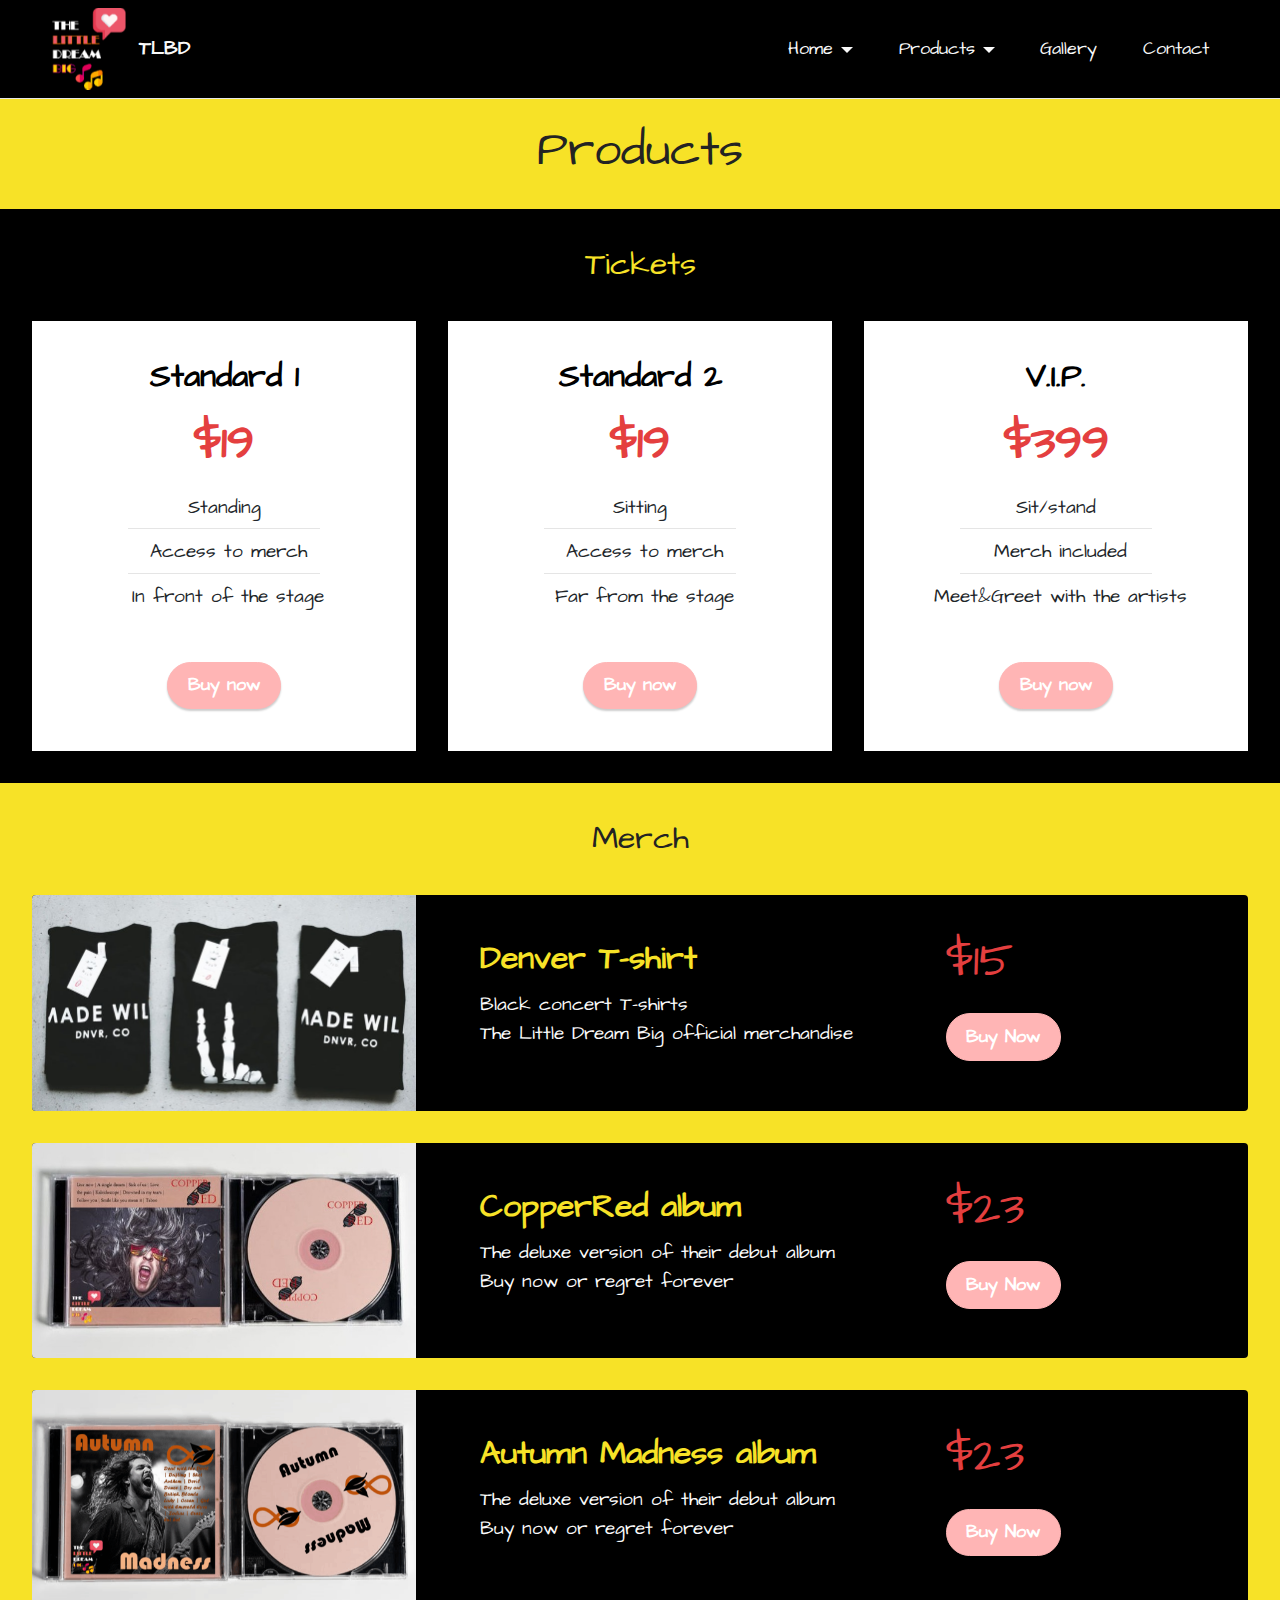
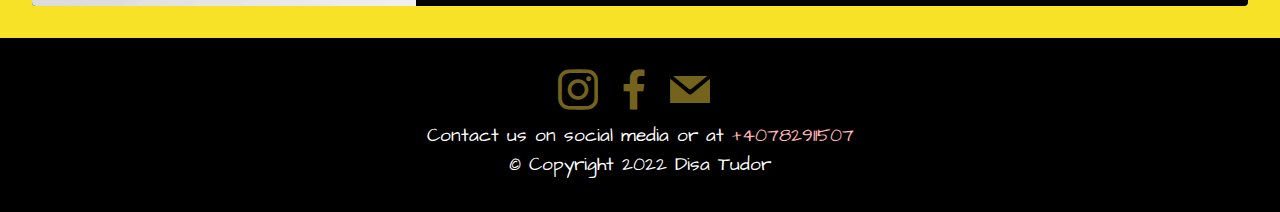
==== commit fa868831: "repair footer2" ====
--- a/page2.html
+++ b/page2.html
@@ -306,8 +306,7 @@
                     </div></div>
             </div>
             <div class="row row-copirayt">
-                <p class="mbr-text mb-0 mbr-fonts-style mbr-white align-center display-7">
-                    © Copyright 2022 Disa Tudor</p>
+                <p class="mbr-text mb-0 mbr-fonts-style mbr-white align-center display-7">Contact us on social media or at&nbsp;<a href="tel:+40782911507" class="text-primary">+40782911507</a><br>© Copyright 2022 Disa Tudor</p>
             </div>
         </div>
     </div>
@@ -315,4 +314,4 @@
   
   
 </body>
-</html>+</html>
